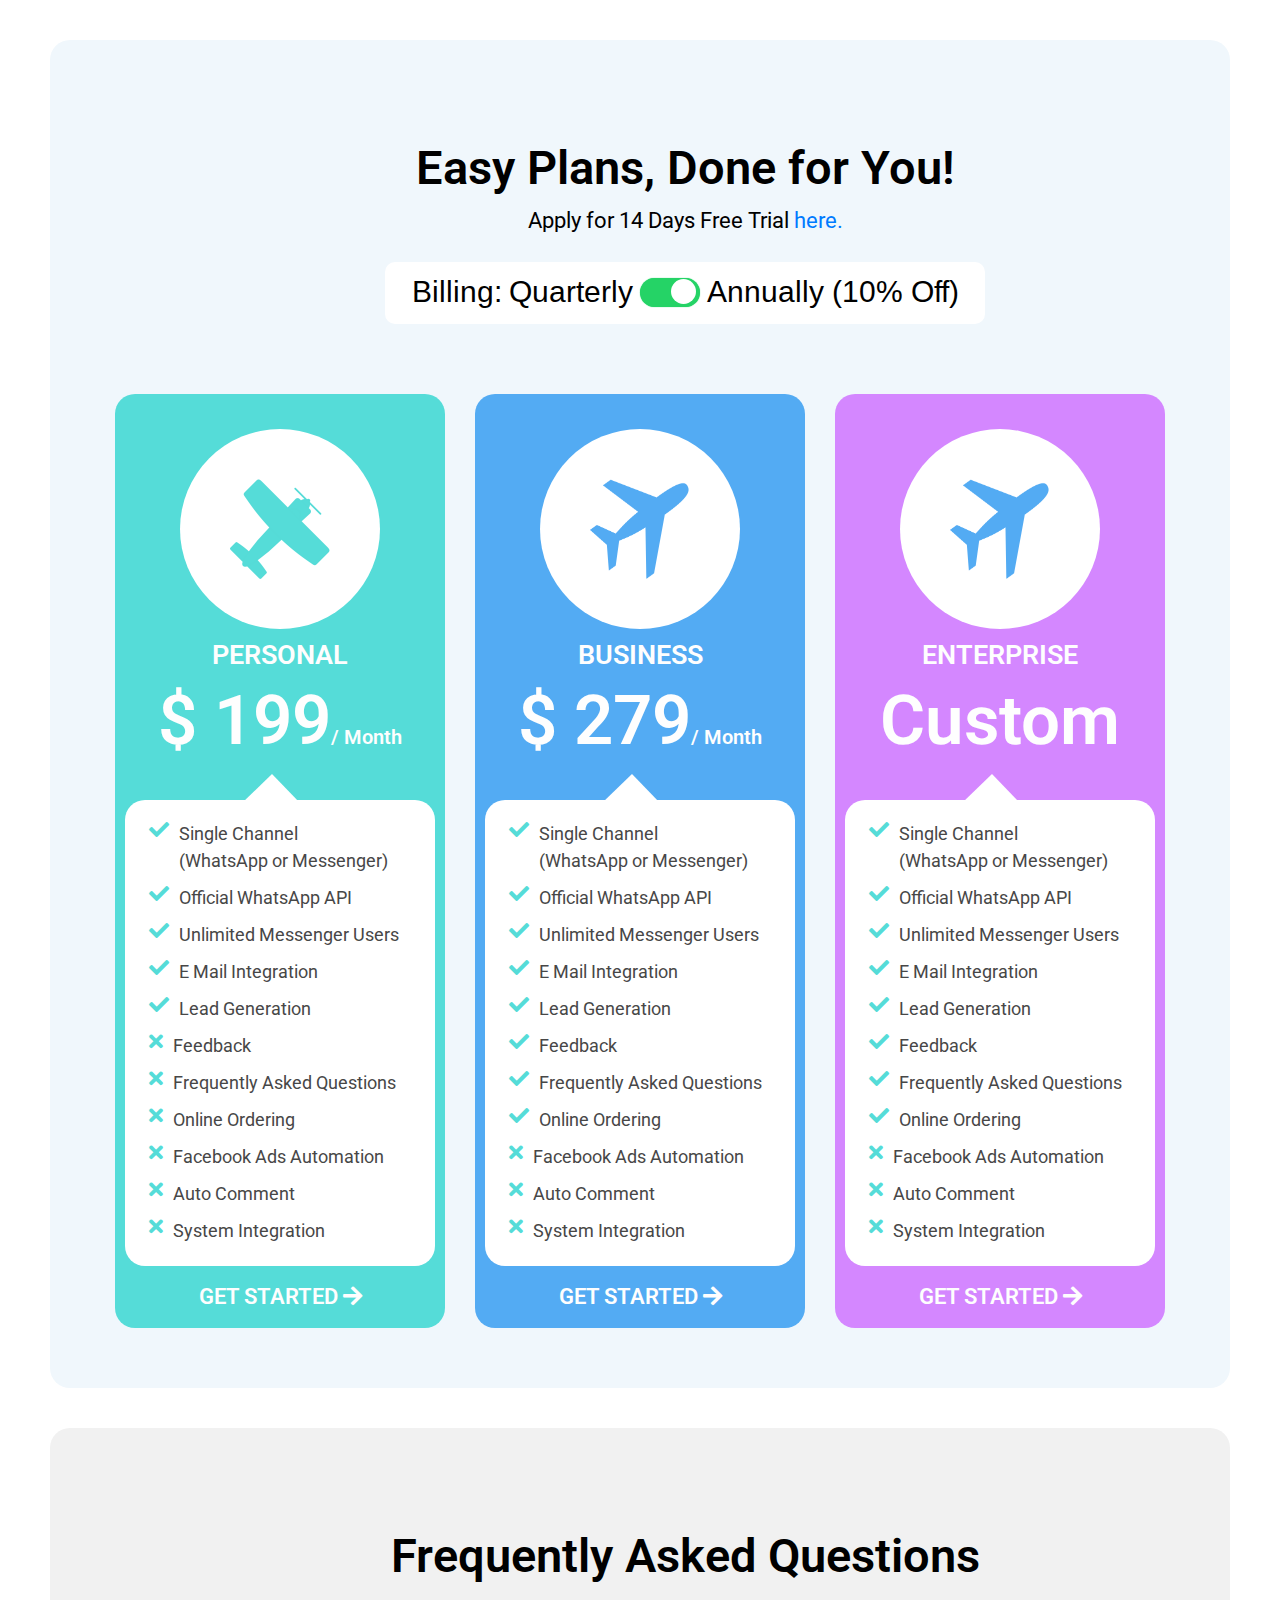
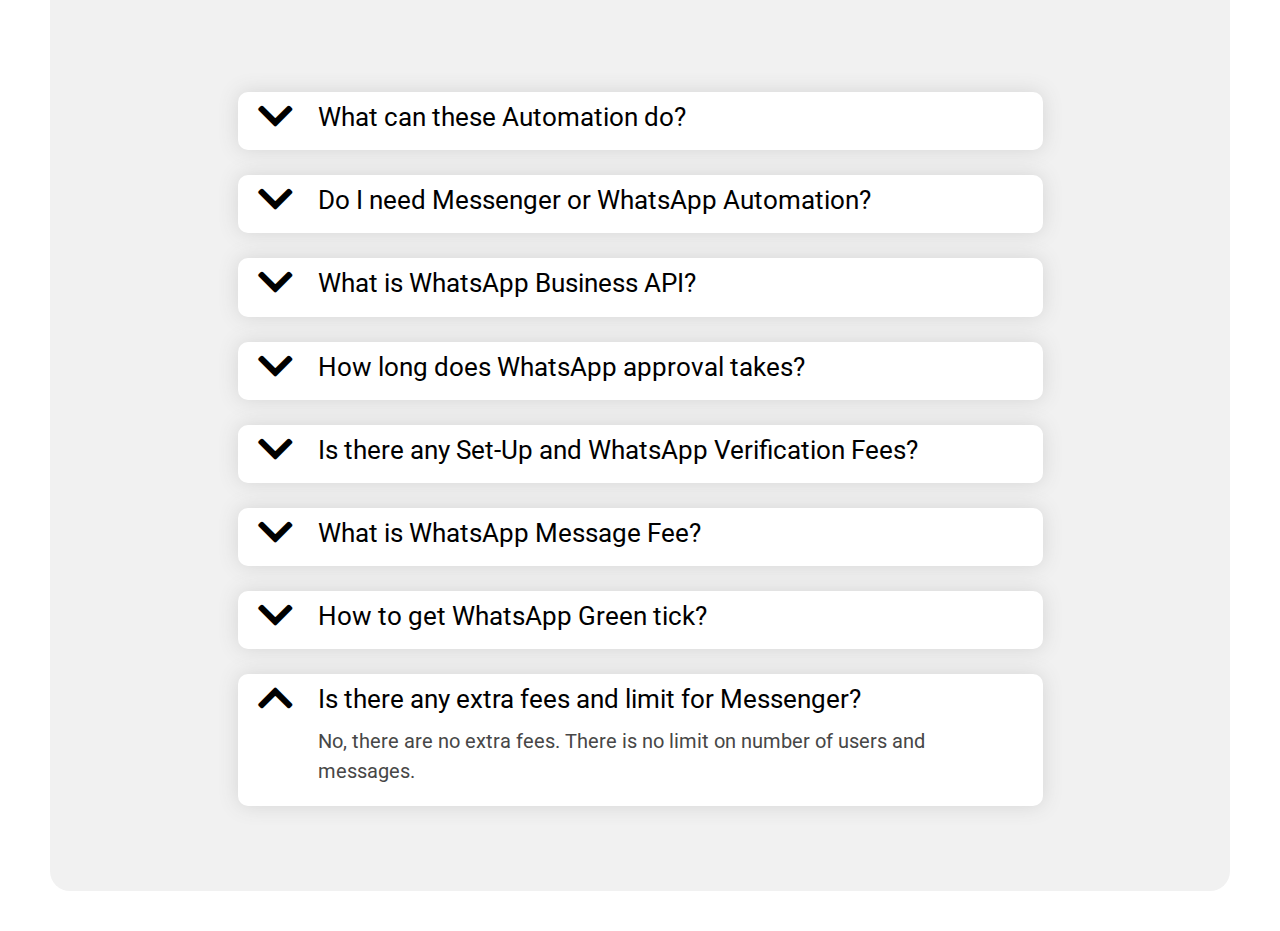
==== pricing.html @ acee1729 "updated: file structure" ====
<!Doctype html>
<html class="no-js" lang="en">

<head>
    <meta charset="utf-8">
    <meta http-equiv="x-ua-compatible" content="ie=edge">
    <title>Site Title Here</title>
    <meta name="keywords" content="">
    <meta name="author" content="">
    <meta name="description" content="">
    <meta name="viewport" content="width=device-width, initial-scale=1">
    <!-- Place favicon.ico in the root directory -->
    <link rel="shortcut icon" type="image/x-icon" href="assets/img/favicon.ico">

    <!-- CSS here -->
    <!-- CSS only -->
    <link rel="stylesheet" href="css/bootstrap.min.css">
    <link rel="stylesheet" href="https://cdnjs.cloudflare.com/ajax/libs/font-awesome/5.15.2/css/all.min.css" />
    <link rel="stylesheet" href="css/pricing.css">

</head>

<body>


    <section class="first-section bg-small-white pricing-area">
        <div class="container">
            <div class="row">
                <div class=" col-xl-7 col-lg-8 col-md-8 col-sm-12 offset-md-2 offset-lg-2 offset-xl-3">
                    <div class="section-title text-center">
                        <h1 class="mb-8"> Easy Plans, Done for You!</h1>
                        <span>Apply for 14 Days Free Trial <a href="#">here.</a></span>
                    </div>

                    <div class="price-tab text-center">

                        <h1><span>Billing:</span> <span>Quarterly</span>
                            <label class="switch"> <input type="checkbox" checked="">
                                <span class="slider"></span>
                            </label>
                            <span>Annually (10% Off)</span>
                        </h1>
                    </div>

                </div>
            </div>

            <div class="row">


                <div class="col-xl-4 col-md-6 col-sm-12 ">
                    <div class="price-box price-1-bg mt-70">
                        <div class="price-header text-center">
                            <div class="price-header-thumb">
                                <img src="assets/img/price/price-1.png" alt="">
                            </div>
                            <h3>Personal</h3>
                            <h2> $ 199<span class="sep">/ </span><span>Month</span></h2>
                        </div>

                        <div class="price-item-list price-arrow">
                            <ul>
                                <li> <i class="fas fa-check"></i> Single Channel <br> (WhatsApp or Messenger)</li>
                                <li><i class="fas fa-check"></i> Official WhatsApp API</li>
                                <li><i class="fas fa-check"></i> Unlimited Messenger Users</li>
                                <li><i class="fas fa-check"></i> E Mail Integration </li>
                                <li><i class="fas fa-check"></i> Lead Generation </li>
                                <li><i class="fas fa-times"></i>Feedback </li>
                                <li><i class="fas fa-times"></i> Frequently Asked Questions </li>
                                <li><i class="fas fa-times"></i> Online Ordering</li>
                                <li><i class="fas fa-times"></i> Facebook Ads Automation</li>
                                <li><i class="fas fa-times"></i>Auto Comment</li>
                                <li><i class="fas fa-times"></i> System Integration</li>
                            </ul>
                        </div>
                        <div class="price-link text-center">
                            <a href="#">Get started <i class="fas fa-arrow-right"></i></a>
                        </div>
                    </div>
                </div>


                <div class="col-xl-4 col-md-6 col-sm-12">
                    <div class="price-box price-2-bg mt-70">
                        <div class="price-header text-center">
                            <div class="price-header-thumb">
                                <img src="assets/img/price/price-2.png" alt="price img">
                            </div>
                            <h3>business</h3>
                            <h2> $ 279<span class="sep">/ </span><span>Month</span></h2>
                        </div>

                        <div class="price-item-list price-arrow">
                            <ul>
                                <li> <i class="fas fa-check"></i> Single Channel <br> (WhatsApp or Messenger)</li>
                                <li><i class="fas fa-check"></i> Official WhatsApp API</li>
                                <li><i class="fas fa-check"></i> Unlimited Messenger Users</li>
                                <li><i class="fas fa-check"></i> E Mail Integration </li>
                                <li><i class="fas fa-check"></i> Lead Generation </li>
                                <li><i class="fas fa-check"></i>Feedback </li>
                                <li><i class="fas fa-check"></i> Frequently Asked Questions </li>
                                <li><i class="fas fa-check"></i> Online Ordering</li>
                                <li><i class="fas fa-times"></i> Facebook Ads Automation</li>
                                <li><i class="fas fa-times"></i>Auto Comment</li>
                                <li><i class="fas fa-times"></i> System Integration</li>
                            </ul>
                        </div>
                        <div class="price-link text-center">
                            <a href="#">Get started <i class="fas fa-arrow-right"></i></a>
                        </div>
                    </div>
                </div>


                <div class="col-xl-4 col-md-6 col-sm-12">
                    <div class="price-box price-3-bg mt-70">
                        <div class="price-header text-center">
                            <div class="price-header-thumb">
                                <img src="assets/img/price/price-2.png" alt="price img">
                            </div>
                            <h3>enterprise</h3>
                            <h2 class="text-transform-capitalize"> Custom</h2>
                        </div>

                        <div class="price-item-list price-arrow">
                            <ul>
                                <li> <i class="fas fa-check"></i> Single Channel <br> (WhatsApp or Messenger)</li>
                                <li><i class="fas fa-check"></i> Official WhatsApp API</li>
                                <li><i class="fas fa-check"></i> Unlimited Messenger Users</li>
                                <li><i class="fas fa-check"></i> E Mail Integration </li>
                                <li><i class="fas fa-check"></i> Lead Generation </li>
                                <li><i class="fas fa-check"></i>Feedback </li>
                                <li><i class="fas fa-check"></i> Frequently Asked Questions </li>
                                <li><i class="fas fa-check"></i> Online Ordering</li>
                                <li><i class="fas fa-times"></i> Facebook Ads Automation</li>
                                <li><i class="fas fa-times"></i>Auto Comment</li>
                                <li><i class="fas fa-times"></i> System Integration</li>
                            </ul>
                        </div>
                        <div class="price-link text-center">
                            <a href="#">Get started <i class="fas fa-arrow-right"></i></a>
                        </div>
                    </div>
                </div>

            </div>
        </div>
    </section>



   

    <div class="first-section freequently-bg freequently-question-area">
        <div class="container">
            <div class="row">
                <div class=" col-xl-7 col-lg-8 col-md-8 col-sm-12 offset-md-2 offset-lg-2 offset-xl-3">
                    <div class="section-title text-center">
                        <h1 class="mb-8">Frequently Asked Questions</h1>
                    </div>
                </div>
            </div>

            <div class="row">
                <div class="col-xl-12">
                    <div class="accordian">
                        <div class="accrodion-card">
                            <div class="accordion-card-header">
                                <h3>What can these Automation do?</h3>
                                <span class="fas fa-chevron-down"></span>
                            </div>
                            <div class="accordion-card-body active">
                                <p>Lorem ipsum dolor sit amet, consectetur adipisicing elit, sed do eiusmod
                                    tempor incididunt ut labore et dolore magna aliqua. Ut enim ad minim veniamLorem ipsum dolor sit amet, consectetur adipisicing elit, sed do eiusmod
                                    tempor incididunt ut labore et dolore magna aliqua. Ut enim ad minim veniam</p>
                            </div>
                        </div>

                        <div class="accrodion-card">
                            <div class="accordion-card-header">
                                <h3>Do I need Messenger or WhatsApp Automation? </h3>
                                <span class="fas fa-chevron-down"></span>
                            </div>
                            <div class="accordion-card-body">
                                <p>Lorem ipsum dolor sit amet, consectetur adipisicing elit, sed do eiusmod
                                    tempor incididunt ut labore et dolore magna aliqua. Ut enim ad minim veniamLorem ipsum dolor sit amet, consectetur adipisicing elit, sed do eiusmod
                                    tempor incididunt ut labore et dolore magna aliqua. Ut enim ad minim veniam</p>
                            </div>
                        </div>
                        
                        <div class="accrodion-card">
                            <div class="accordion-card-header">
                                <h3>What is WhatsApp Business API? </h3>
                                <span class="fas fa-chevron-down"></span>
                            </div>
                            <div class="accordion-card-body">
                                <p>Lorem ipsum dolor sit amet, consectetur adipisicing elit, sed do eiusmod
                                    tempor incididunt ut labore et dolore magna aliqua. Ut enim ad minim veniamLorem ipsum dolor sit amet, consectetur adipisicing elit, sed do eiusmod
                                    tempor incididunt ut labore et dolore magna aliqua. Ut enim ad minim veniam</p>
                            </div>
                        </div>
                        
                           <div class="accrodion-card">
                            <div class="accordion-card-header">
                                <h3>How long does WhatsApp approval takes?</h3>
                                <span class="fas fa-chevron-down"></span>
                            </div>
                            <div class="accordion-card-body">
                                <p>Lorem ipsum dolor sit amet, consectetur adipisicing elit, sed do eiusmod
                                    tempor incididunt ut labore et dolore magna aliqua. Ut enim ad minim veniamLorem ipsum dolor sit amet, consectetur adipisicing elit, sed do eiusmod
                                    tempor incididunt ut labore et dolore magna aliqua. Ut enim ad minim veniam</p>
                            </div>
                        </div>
                        
                        
                           <div class="accrodion-card">
                            <div class="accordion-card-header">
                                <h3>Is there any Set-Up and WhatsApp Verification Fees?</h3>
                                <span class="fas fa-chevron-down"></span>
                            </div>
                            <div class="accordion-card-body">
                                <p>Lorem ipsum dolor sit amet, consectetur adipisicing elit, sed do eiusmod
                                    tempor incididunt ut labore et dolore magna aliqua. Ut enim ad minim veniamLorem ipsum dolor sit amet, consectetur adipisicing elit, sed do eiusmod
                                    tempor incididunt ut labore et dolore magna aliqua. Ut enim ad minim veniam</p>
                            </div>
                        </div>
                        
                        
                           <div class="accrodion-card">
                            <div class="accordion-card-header">
                                <h3>What is WhatsApp Message Fee?</h3>
                                <span class="fas fa-chevron-down"></span>
                            </div>
                            <div class="accordion-card-body">
                                <p>Lorem ipsum dolor sit amet, consectetur adipisicing elit, sed do eiusmod
                                    tempor incididunt ut labore et dolore magna aliqua. Ut enim ad minim veniamLorem ipsum dolor sit amet, consectetur adipisicing elit, sed do eiusmod
                                    tempor incididunt ut labore et dolore magna aliqua. Ut enim ad minim veniam</p>
                            </div>
                        </div>
                        
                        
                           <div class="accrodion-card">
                            <div class="accordion-card-header">
                                <h3> How to get WhatsApp Green tick?</h3>
                                <span class="fas fa-chevron-down"></span>
                            </div>
                            <div class="accordion-card-body">
                                <p>Lorem ipsum dolor sit amet, consectetur adipisicing elit, sed do eiusmod
                                    tempor incididunt ut labore et dolore magna aliqua. Ut enim ad minim veniamLorem ipsum dolor sit amet, consectetur adipisicing elit, sed do eiusmod
                                    tempor incididunt ut labore et dolore magna aliqua. Ut enim ad minim veniam</p>
                            </div>
                        </div>
                        
                        
                           <div class="accrodion-card">
                            <div class="accordion-card-header">
                                <h3> Is there any extra fees and limit for Messenger? </h3>
                                <span class="fas fa-chevron-up"></span>
                            </div>
                            <div class="accordion-card-body">
                                <p>No, there are no extra fees. There is no limit on number of users and messages.</p>
                            </div>
                        </div>
                        
                    </div>

                </div>

            </div>

        </div>
    </div>




    <!-- All JS here -->
    <script src="js/bootstrap.min.js"></script>
    
    <!-- jqurey code -->
    <script src="https://ajax.googleapis.com/ajax/libs/jquery/3.4.1/jquery.min.js"></script>

    <script>
        $(document).ready(function() {
            $(".accordion-card-header").click(function() {
                // self clicking close
                if ($(this).next(".accordion-card-body").hasClass("active")) {
                    $(this).next(".accordion-card-body").removeClass("active").slideUp()
                    $(this).children("span").removeClass("fa-chevron-up").addClass("fa-chevron-down")
                } else {
                    $(".accrodion-card .accordion-card-body").removeClass("active").slideUp()
                    $(".accrodion-card  .accordion-card-header span").removeClass("fa-chevron-up").addClass("fa-chevron-down");
                    $(this).next(".accordion-card-body").addClass("active").slideDown()
                    $(this).children("span").removeClass("fa-chevron-down").addClass("fa-chevron-up")
                }

            })
        })

    </script>

</body>

</html>
---- css/pricing.css ----
/*** 
====================================================================
	 Fonts
====================================================================

***/

@import url('https://fonts.googleapis.com/css2?family=Arimo:wght@400;500;600;700&family=Open+Sans:wght@300;400;600;700;800&family=Roboto:wght@300;400;500;700&display=swap');

/*
	font-family: 'Roboto', sans-serif;
	font-family: 'Open sans', sans-serif;
	font-family: 'Arimo', sans-serif;
*/

/*** 

/*-----------------------------------------------------------------------------------

-----------------------------------------------------------------------------------
    CSS INDEX
    ===================

    01. Theme default CSS	
    10. Footer CSS	
   
-----------------------------------------------------------------------------------*/

/*----------------------------------------*/
/*  01. Theme default CSS
/*----------------------------------------*/

* {
    margin: 0;
    padding: 0;
    -webkit-box-sizing: border-box;
    box-sizing: border-box;
}

body {
    font-family: "Roboto", sans-serif;
    font-size: 16px;
    font-weight: normal;
}

a,
.btn,
button,
span,
p,
input,
select,
textarea,
li,
imm,
*::after,
*::before,
.transition-3,
h1,
h2,
h3,
h4,
h5,
h6 {
    -webkit-transition: all 0.3s ease-out 0s;
    transition: all 0.3s ease-out 0s;
}

ul li {
    list-style: none;
}

a {
    text-decoration: none;
    outline: none;
}

a:hover {
    outline: none;
    text-decoration: none;
}




/*common css */

.mt-70 {
    margin-top: 70px;
}

.bg-small-white {
    background-color: #f0f7fc;
}

.first-section {
    border-radius: 20px;
    padding: 15px 50px 60px;
    margin-bottom: 55px;
    background-color: #f0f7fc;
}

.first-section {
    margin: 40px 50px;
}

.section-title {
    margin-top: 85px;
}

.section-title h1 {
    font-size: 47px;
    margin: 0;
    padding: 0;
    display: -webkit-box;
    display: -ms-flexbox;
    display: flex;
    -webkit-box-align: center;
    -ms-flex-align: center;
    align-items: center;
    -webkit-box-pack: center;
    -ms-flex-pack: center;
    justify-content: center;
    color: #000;
    font-weight: 600;
}

.pricing-area .section-title span {
    font-size: 22px;
    color: #000;
    font-family: "Roboto", sans-serif;
}


/*price switch */

.mb-8 {
    margin-bottom: 8px !important;
}

.price-tab {
    background-color: #fff;
    padding: 12px 10px 5px 10px;
    border-radius: 10px;
}

.price-tab {
    margin-top: 25px;
}

.price-tab h1 {
    font-size: 30px;
    color: #000;
    font-family: "Roboto", sans-serif;
    line-height: 1.2;
}

.price-tab h1 span {
    font-family: "Arimo", sans-serif;
}

.pricing-area .price-tab .switch {
    position: relative;
    display: inline-block;
    width: 60px;
    height: 29px;
    top: 4px;
}

.pricing-area .price-tab .slider {
    background-color: #0080f7;
    position: absolute;
    top: 0;
    left: 0;
    bottom: 0;
    right: 0;
    border-radius: 35px;
    cursor: pointer;
    -webkit-transition: all .4s;
    transition: all .4s;
}

.pricing-area .price-tab .switch input {
    opacity: 0;
    width: 0;
    height: 0;
}

.pricing-area .price-tab .slider::before {
    content: "";
    width: 25px;
    height: 25px;
    background-color: #fff;
    -webkit-transition: al .5s ease;
    transition: al .5s ease;
    border-radius: 50%;
    position: absolute;
    left: 5px;
    bottom: 3px;
}

.pricing-area .price-tab input:checked + .slider {
    background-color: #25d366;
    -webkit-box-shadow: 0 0 1px #25d366;
    box-shadow: 0 0 1px #25d366;
}

.pricing-area .price-tab input:checked + .slider:before {
    -webkit-transform: translateX(26px);
    transform: translateX(26px);
}



/* price css*/


.price-box {
    padding: 35px 5px 10px 5px;
    border-radius: 20px;
  -webkit-transition: all .2s linear;
  transition: all .2s linear;
    
}


.price-box:hover {
    -webkit-transform: scale(1.1);
    transform: scale(1.1);
}


/*
.price-box:hover {
	border-color: #c9ebfa;
	-webkit-box-shadow: 0 15px 25px 0 rgba(0,11,40,.14);
	box-shadow: 0 15px 25px 0 rgba(0,11,40,.14);
}
*/

.price-1-bg {
    background-color: #55DCD8;
}

.price-2-bg {
    background-color: #53ABF3;
}

.price-3-bg {
    background-color: #D487FF;
}

.price-header-thumb {
    padding: 50px;
    background-color: #fff;
    text-align: center;
    margin: 0 auto;
    width: 200px;
    height: 200px;
    border-radius: 50%;
}

.price-header-thumb img {
    width: 100px;
    height: 100px;
}

.price-header {
    margin-bottom: 37px;
}

.price-header h3 {
    font-size: 27px;
    color: #fefefe;
    text-transform: uppercase;
    font-weight: 600;
    margin-top: 10px;
}

.price-header h2 {
    font-size: 69px;
    color: #fefefe;
    font-weight: 600;
}


.price-header h2 span {
    font-size: 20px;
    color: #fefefe;
}



.price-item-list {
    background-color: #fff;
    padding: 20px 24px 6px 24px;
    border-radius: 20px;
    position: relative;
    margin: 5px;
}

.price-item-list ul li {
    font-size: 18px;
    color: #474747;
    margin-bottom: 10px;
    display: -webkit-box;
    display: -ms-flexbox;
    display: flex;
}

.price-item-list ul li i {
    font-size: 20px;
    color: rgba(85, 220, 216);
    margin-right: 10px;
}

.price-item-list::after {
    content: "";
    position: absolute;
    top: -12%;
    -webkit-box-sizing: border-box;
    box-sizing: border-box;
    border-left: 30px solid transparent;
    border-top: 30px solid transparent;
    border-bottom: 30px solid transparent;
    border-right: 30px solid transparent;
    -webkit-transform: rotate(91deg);
    transform: rotate(91deg);
}


.price-item-list.price-arrow::after {
    right: 43%;
    border-right: 30px solid #fff !important;
}

.price-link {
    padding: 9px 0 5px 0;
}

.price-link a {
    font-size: 22px;
    color: #fefefe;
    text-transform: uppercase;
    font-weight: 600;
}

.price-link a:hover {
	background: #fff;
	padding: 10px 20px;
	border-radius: 30px;
	color: #474747;
}





/*pricing css responsive start*/

.container,
.container-lg,
.container-md,
.container-sm,
.container-xl {
    max-width: 1140px;
}


@media (min-width: 1600px) {
    .container {
        max-width: 1320px !important;
    }
}



@media (min-width: 1400px) {
    .container {
        max-width: 1140px;
    }
}

/* Medium devices 768 - 991 */
@media only screen and (min-width: 768px) and (max-width: 991px) {

    .price-header h2 {
        font-size: 60px;
    }

    .price-item-list ul li {
        font-size: 16px;
    }

    .price-item-list.price-arrow::after {
        right: 39%;
        top: -11%;
    }

}


@media (max-width: 575px) {
    .first-section {
        margin: 10px 0px;
    }

    .first-section {
	padding: 0px 0 30px 0;
}

    .price-item-list ul li {
        font-size: 16px;
    }

    .section-title h1 {
        font-size: 35px;
    }

    .pricing-area .section-title span {
        font-size: 18px;
    }

    .price-tab h1 span {
        font-size: 20px;
    }

}







/*freequently css  start */

.freequently-bg {
    background-color: #F1F1F1;
}


/*accordion css*/

.accordian {
    display: block;
    margin: 100px auto;
    border-radius: 50%;
    max-width: 805px;
}

.accordian .accrodion-card {
	-webkit-box-shadow: 0px 0px 20px #d4d4d4;
	box-shadow: 0px 0px 20px #d4d4d4;
	margin-bottom: 25px;
	float: left;
	width: 100%;
	background-color: #fff;
	border-radius: 10px;
}

.accordian .accrodion-card .accordion-card-header h3 {
    cursor: pointer;
    font-size: 26px;
    font-weight: 400;

}

.accordian .accrodion-card .accordion-card-header {
    cursor: pointer;
    color: #000;
    position: relative;
    margin: 0;
    padding: 9px 20px;
    font-size: 26px;
    padding-left: 80px;
    font-weight: 400;
    padding-top: 10px;
}



.accordian .accrodion-card .accordion-card-header {
    position: relative;
}

.accordian .accrodion-card .accordion-card-header span {
    position: absolute;
    left: 20px;
    top: 12px;
    height: 25px;
    width: 25px;
    color: #000;
    background-color: #ffffff;
    border-radius: 50%;
    text-align: center;
    line-height: 25px;
    font-size: 40px;
	-webkit-transition:  0.5s ease-in-out;
	transition:  0.5s ease-in-out;
}

.accordian .accrodion-card .accordion-card-body {
    padding: 20px;
}

.accordian .accrodion-card .accordion-card-body {
    display: none;
}

/*open one card by default*/
.accordian .accrodion-card:nth-child(8) .accordion-card-body {
    display: block;
}

.accordian .accrodion-card .accordion-card-body p {
    font-size: 20px;
    color: rgb(71, 71, 71);
    margin: 0px;
    margin-left: 60px;
    font-weight: 400;
    margin-top: -26px;
}



/*accordion responsive css*/

/* Medium devices 768 - 991 */
@media only screen and (min-width: 768px) and (max-width: 991px) {

    .accordian .accrodion-card .accordion-card-header h3 {
        font-size: 24px;
    }

    .accordian .accrodion-card .accordion-card-body p {
        font-size: 18px;
    }


}


@media only screen and (min-width: 576px) and (max-width: 767px) {
    .accordian .accrodion-card .accordion-card-header h3 {
        font-size: 19px;
    }

    .accordian .accrodion-card .accordion-card-body p {
        font-size: 17px;
    }

    .accordian .accrodion-card .accordion-card-header span {
        font-size: 33px;
    }

}


@media (max-width: 575px) {
    .first-section {
        margin: 10px 0px;
    }

   

    .accordian .accrodion-card .accordion-card-header h3 {
        font-size: 18px;
    }

    .accordian .accrodion-card .accordion-card-body p {
        font-size: 16px;
    }

}
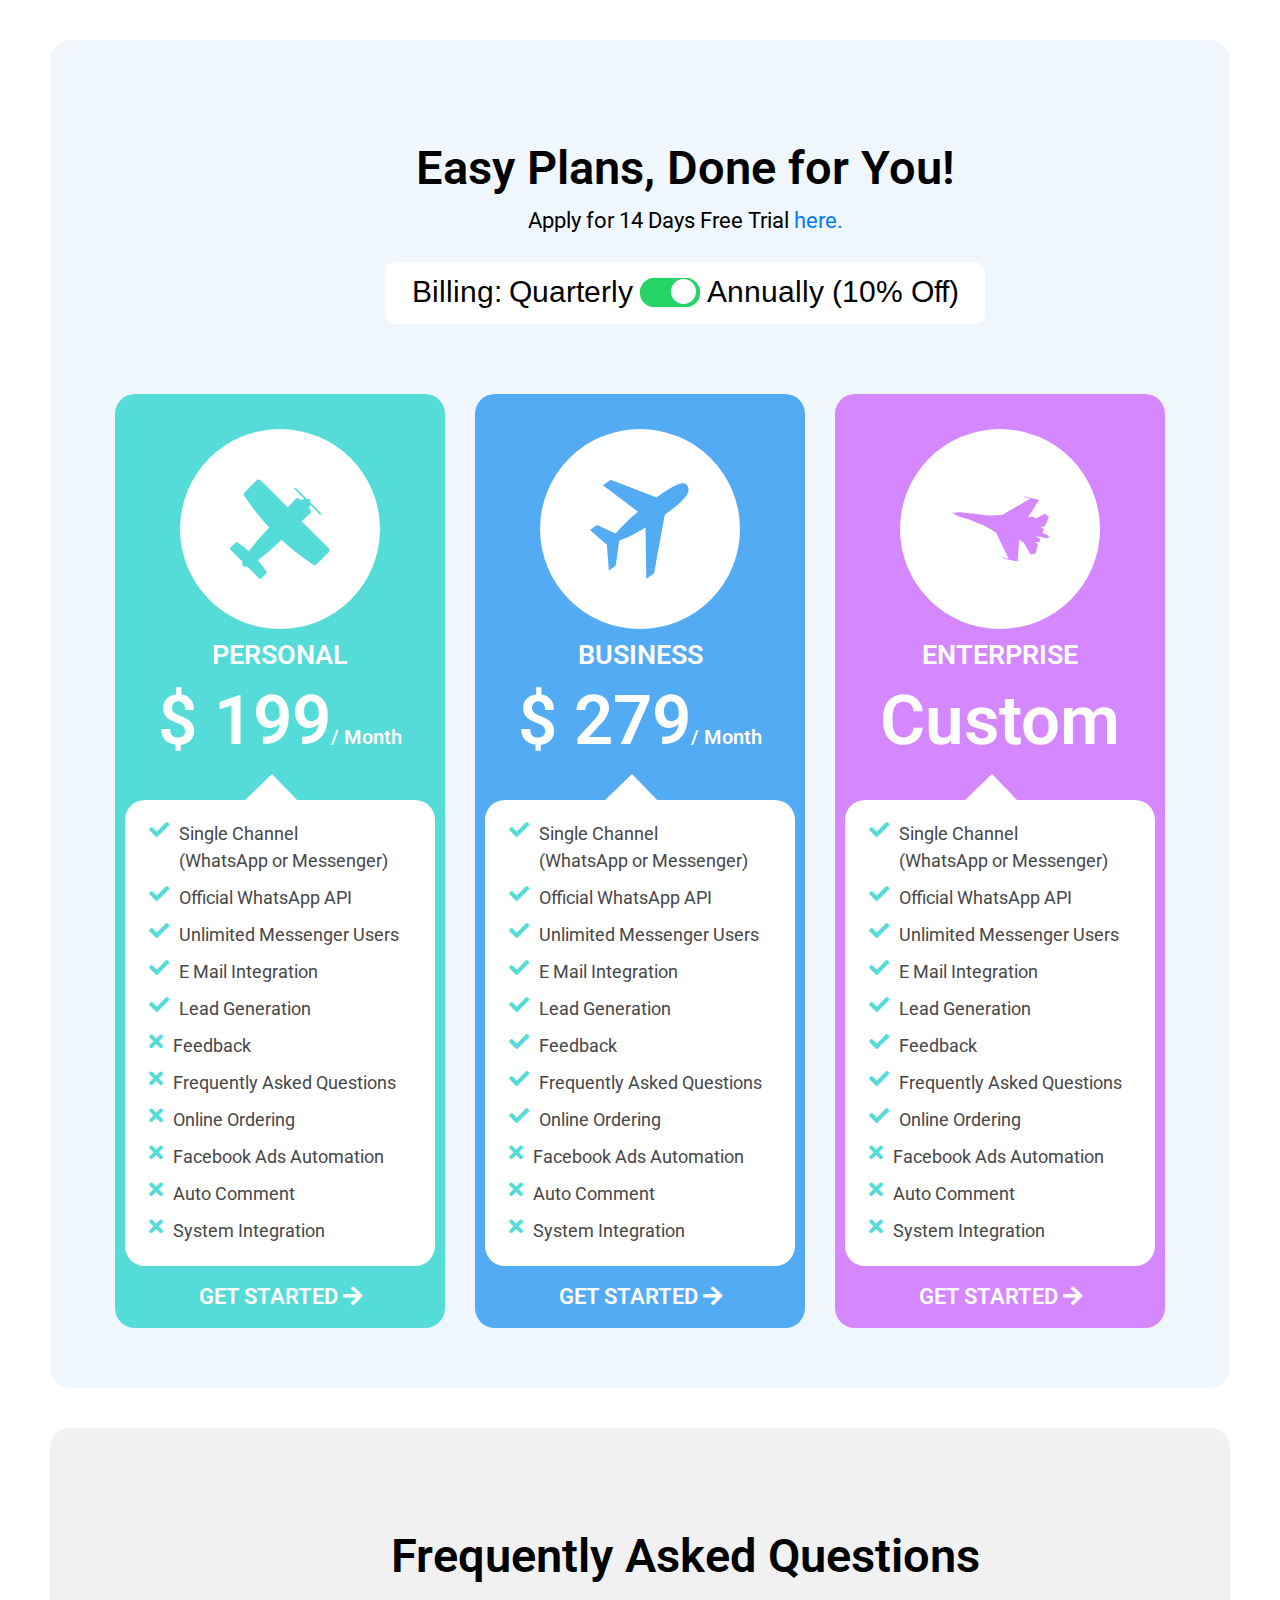
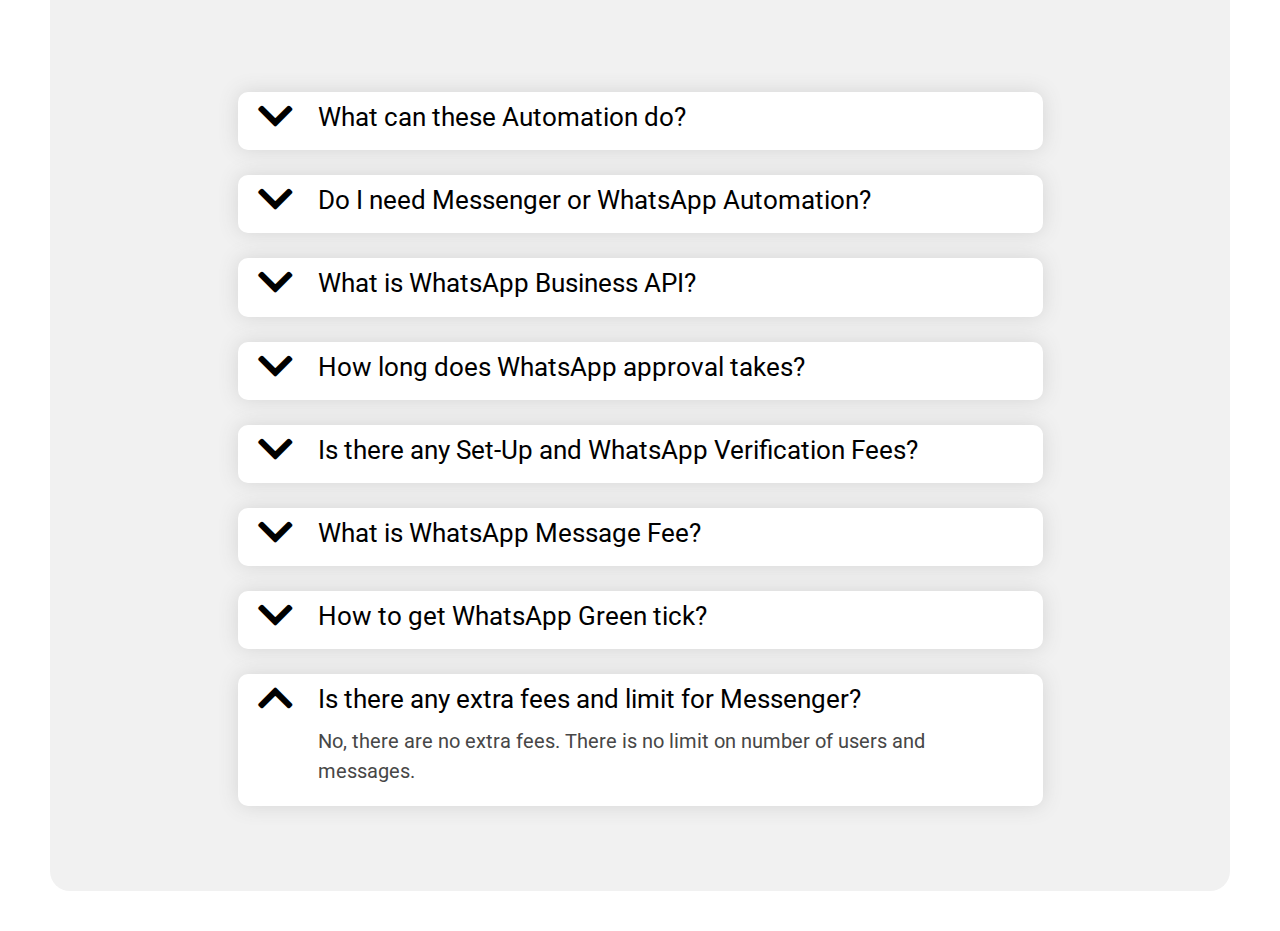
==== commit 186ef7ef: "updated" ====
--- a/pricing.html
+++ b/pricing.html
@@ -116,12 +116,12 @@
                     <div class="price-box price-3-bg mt-70">
                         <div class="price-header text-center">
                             <div class="price-header-thumb">
-                                <img src="assets/img/price/price-2.png" alt="price img">
+                                <img src="assets/img/price/flight03.svg" alt="price img">
                             </div>
                             <h3>enterprise</h3>
                             <h2 class="text-transform-capitalize"> Custom</h2>
                         </div>
-
+                        
                         <div class="price-item-list price-arrow">
                             <ul>
                                 <li> <i class="fas fa-check"></i> Single Channel <br> (WhatsApp or Messenger)</li>
@@ -137,12 +137,14 @@
                                 <li><i class="fas fa-times"></i> System Integration</li>
                             </ul>
                         </div>
+                        
                         <div class="price-link text-center">
                             <a href="#">Get started <i class="fas fa-arrow-right"></i></a>
                         </div>
-                    </div>
-                </div>
-
+
+                        
+                    </div>
+                </div>
             </div>
         </div>
     </section>
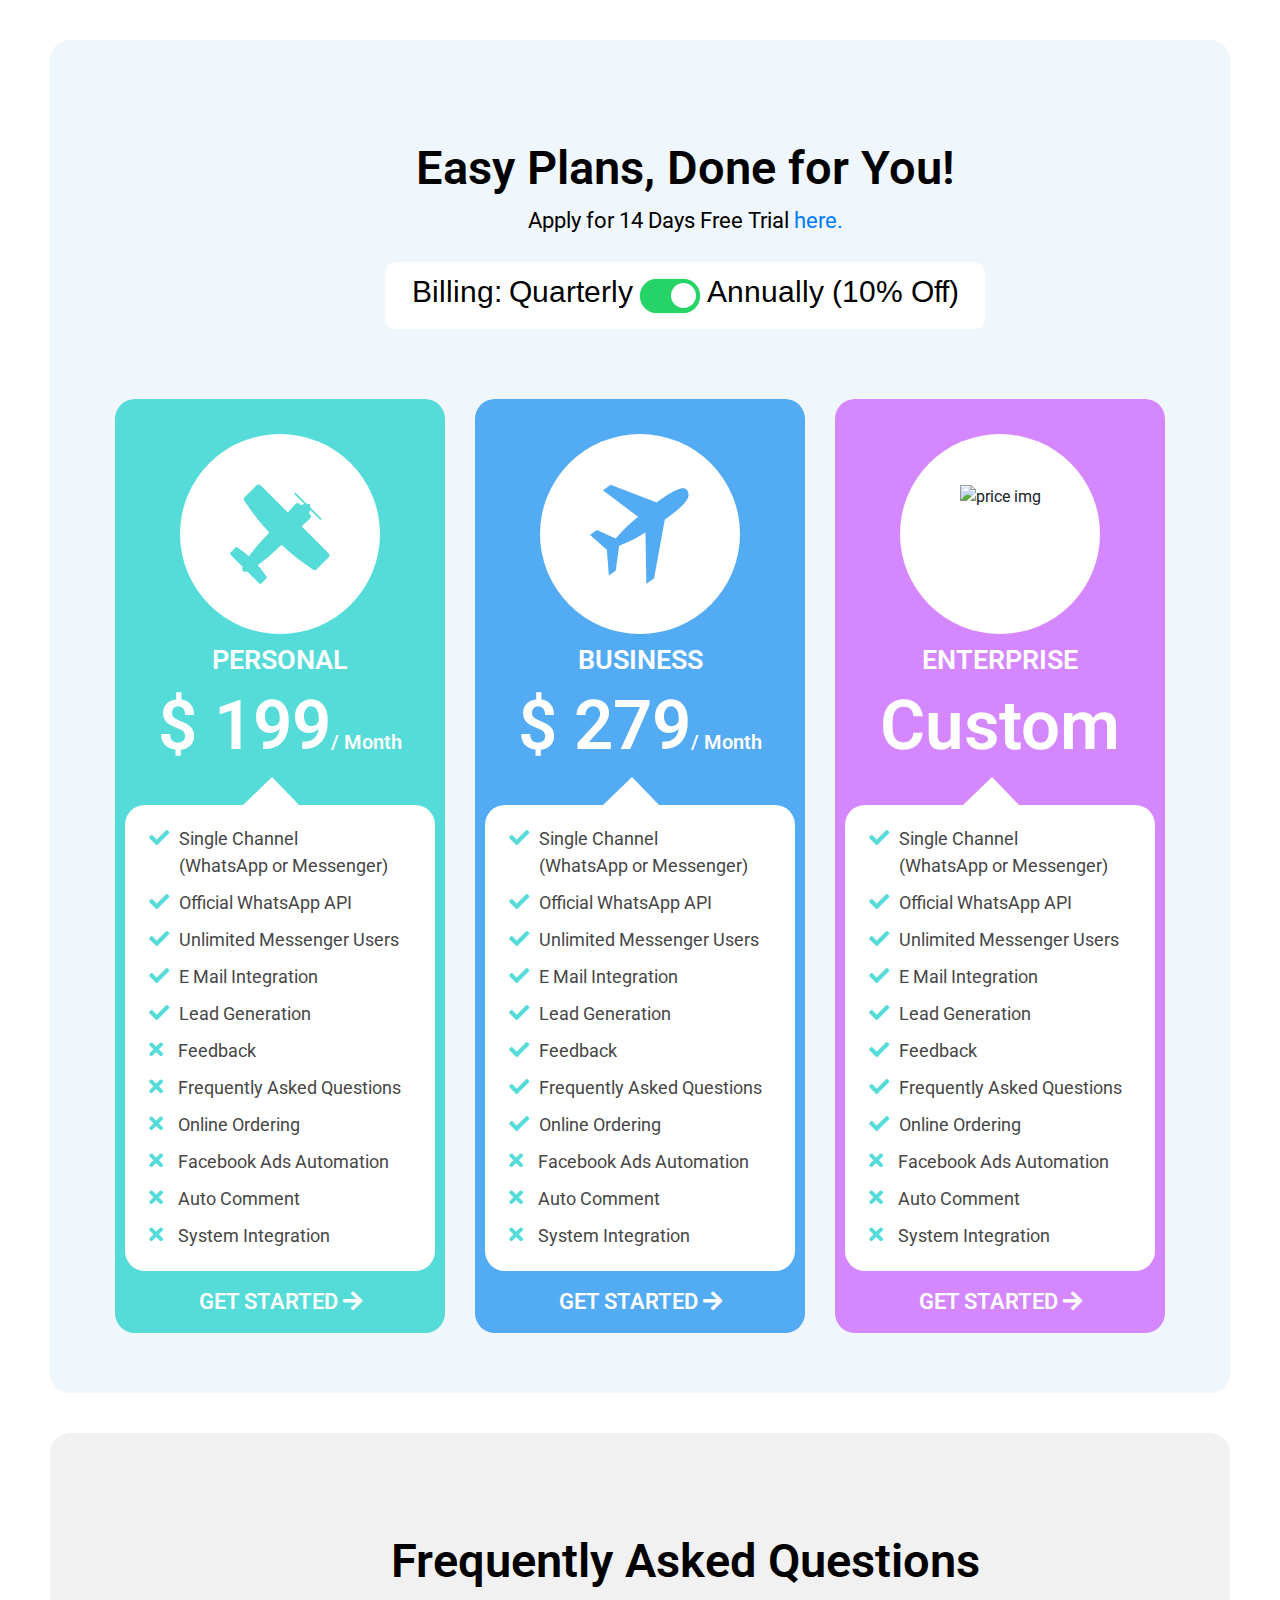
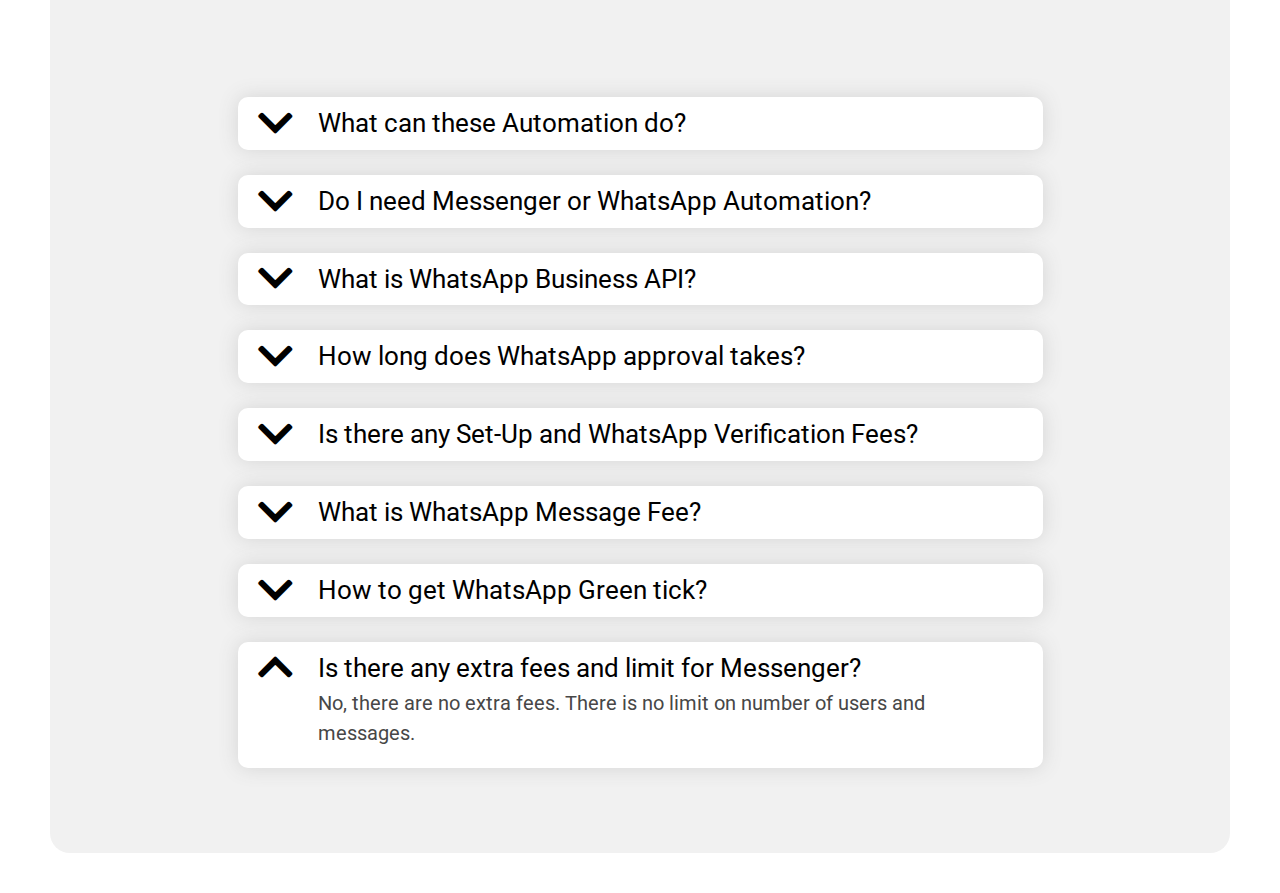
==== commit 49e2dace: "updated p" ====
--- a/pricing.html
+++ b/pricing.html
@@ -22,8 +22,122 @@
 
 <body>
 
-
-    <section class="first-section bg-small-white pricing-area">
+  
+  
+  
+         <div class=" responsive-pricing-area  pricing-area  first-section bg-small-white"> 
+            
+                 <div class="responsive-price-card">
+                      <div class="r-price-box mt-70">
+                            <ul>
+                                <li> Single Channel <br> (WhatsApp or Messenger)</li>
+                                <li> Official WhatsApp API</li>
+                                <li> Unlimited Messenger Users</li>
+                                <li> E Mail Integration </li>
+                                <li> Lead Generation </li>
+                                <li> Feedback </li>
+                                <li> Frequently Asked Questions </li>
+                                <li> Online Ordering</li>
+                                <li> Facebook Ads Automation</li>
+                                <li> Auto Comment</li>
+                                <li> System Integration</li>
+                            </ul>  
+                       </div>
+                    </div>
+                    
+                    
+                    
+                         <div class="price-box price-1-bg mt-70">
+                                <div class="price-header text-center">
+                                    <div class="price-header-thumb">
+                                        <img src="assets/img/price/price-1.png" alt="">
+                                    </div>
+                                    <h3>Personal</h3>
+                                    <h2> $ 199<span class="sep">/ </span><span>Mo</span></h2>
+                                </div>
+
+                                <div class="price-responsive-item">
+                                    <ul>
+                                        <li class="mb-35"> <i class="fas fa-check"></i> </li>
+                                        <li><i class="fas fa-check"></i> </li>
+                                        <li><i class="fas fa-check"></i></li>
+                                        <li><i class="fas fa-check"></i> </li>
+                                        <li><i class="fas fa-check"></i> </li>
+                                        <li><i class="fas fa-times"></i></li>
+                                        <li><i class="fas fa-times"></i> </li>
+                                        <li><i class="fas fa-times"></i> </li>
+                                        <li><i class="fas fa-times"></i></li>
+                                        <li><i class="fas fa-times"></i></li>
+                                        <li><i class="fas fa-times"></i> </li>
+                                    </ul>
+                                </div>
+                            </div>      
+                    
+                    
+                    
+                            <div class="price-box price-2-bg mt-70">
+                                <div class="price-header text-center">
+                                    <div class="price-header-thumb">
+                                        <img src="assets/img/price/price-1.png" alt="">
+                                    </div>
+                                    <h3>BUSINESS</h3>
+                                    <h2> $ 279<span class="sep">/ </span><span>Mo</span></h2>
+                                </div>
+
+                                <div class="price-responsive-item">
+                                    <ul>
+                                        <li class="mb-35"> <i class="fas fa-check"></i> </li>
+                                        <li><i class="fas fa-check"></i> </li>
+                                        <li><i class="fas fa-check"></i></li>
+                                        <li><i class="fas fa-check"></i> </li>
+                                        <li><i class="fas fa-check"></i> </li>
+                                        <li><i class="fas fa-times"></i></li>
+                                        <li><i class="fas fa-times"></i> </li>
+                                        <li><i class="fas fa-times"></i> </li>
+                                        <li><i class="fas fa-times"></i></li>
+                                        <li><i class="fas fa-times"></i></li>
+                                        <li><i class="fas fa-times"></i> </li>
+                                    </ul>
+                                </div>
+                            </div> 
+                    
+                    
+                    
+                    
+                           <div class="price-box price-3-bg mt-70">
+                                <div class="price-header text-center">
+                                    <div class="price-header-thumb">
+                                        <img src="assets/img/Elements/39.png" alt="">
+                                    </div>
+                                    <h3>ENTERPRISE</h3>
+                                    <h2> CUSTOM</h2>
+                                </div>
+
+                                <div class="price-responsive-item">
+                                    <ul>
+                                        <li class="mb-35"> <i class="fas fa-check"></i> </li>
+                                        <li><i class="fas fa-check"></i> </li>
+                                        <li><i class="fas fa-check"></i></li>
+                                        <li><i class="fas fa-check"></i> </li>
+                                        <li><i class="fas fa-check"></i> </li>
+                                        <li><i class="fas fa-times"></i></li>
+                                        <li><i class="fas fa-times"></i> </li>
+                                        <li><i class="fas fa-times"></i> </li>
+                                        <li><i class="fas fa-times"></i></li>
+                                        <li><i class="fas fa-times"></i></li>
+                                        <li><i class="fas fa-times"></i> </li>
+                                    </ul>
+                                </div>
+                            </div> 
+                    
+                    
+  </div>
+
+
+
+
+
+ <section class="first-section bg-small-white pricing-area">
         <div class="container">
             <div class="row">
                 <div class=" col-xl-7 col-lg-8 col-md-8 col-sm-12 offset-md-2 offset-lg-2 offset-xl-3">
@@ -47,8 +161,128 @@
 
             <div class="row">
 
-
-                <div class="col-xl-4 col-md-6 col-sm-12 ">
+              <!--   <div class="col-md-4">
+                    <div class="responsive-price-card">
+                      <div class="r-price-box mt-70">
+                            <ul>
+                                <li> Single Channel <br> (WhatsApp or Messenger)</li>
+                                <li> Official WhatsApp API</li>
+                                <li> Unlimited Messenger Users</li>
+                                <li> E Mail Integration </li>
+                                <li> Lead Generation </li>
+                                <li> Feedback </li>
+                                <li> Frequently Asked Questions </li>
+                                <li> Online Ordering</li>
+                                <li> Facebook Ads Automation</li>
+                                <li> Auto Comment</li>
+                                <li> System Integration</li>
+                            </ul>  
+                       </div>
+                    </div>
+                </div>
+
+                <div class="col-md-8">
+                    <div class="row">
+                        <div class="col-md-4 box-4">
+                            <div class="price-box price-1-bg mt-70">
+                                <div class="price-header text-center">
+                                    <div class="price-header-thumb">
+                                        <img src="assets/img/price/price-1.png" alt="">
+                                    </div>
+                                    <h3>Personal</h3>
+                                    <h2> $ 199<span class="sep">/ </span><span>Mo</span></h2>
+                                </div>
+
+                                <div class="price-responsive-item">
+                                    <ul>
+                                        <li> <i class="fas fa-check"></i> </li>
+                                        <li><i class="fas fa-check"></i> </li>
+                                        <li><i class="fas fa-check"></i></li>
+                                        <li><i class="fas fa-check"></i> </li>
+                                        <li><i class="fas fa-check"></i> </li>
+                                        <li><i class="fas fa-times"></i></li>
+                                        <li><i class="fas fa-times"></i> </li>
+                                        <li><i class="fas fa-times"></i> </li>
+                                        <li><i class="fas fa-times"></i></li>
+                                        <li><i class="fas fa-times"></i></li>
+                                        <li><i class="fas fa-times"></i> </li>
+                                    </ul>
+                                </div>
+                              
+                            </div>
+                        </div>
+
+                        <div class="col-md-4 box-4">
+                          <div class="price-box price-2-bg mt-70">
+                                <div class="price-header text-center">
+                                    <div class="price-header-thumb">
+                                        <img src="assets/img/price/price-1.png" alt="">
+                                    </div>
+                                    <h3>BUSINESS</h3>
+                                    <h2> $ 279<span class="sep">/ </span><span>Mo</span></h2>
+                                </div>
+
+                                <div class="price-responsive-item">
+                                    <ul>
+                                        <li> <i class="fas fa-check"></i> </li>
+                                        <li><i class="fas fa-check"></i> </li>
+                                        <li><i class="fas fa-check"></i></li>
+                                        <li><i class="fas fa-check"></i> </li>
+                                        <li><i class="fas fa-check"></i> </li>
+                                        <li><i class="fas fa-times"></i></li>
+                                        <li><i class="fas fa-times"></i> </li>
+                                        <li><i class="fas fa-times"></i> </li>
+                                        <li><i class="fas fa-times"></i></li>
+                                        <li><i class="fas fa-times"></i></li>
+                                        <li><i class="fas fa-times"></i> </li>
+                                    </ul>
+                                </div>
+                            </div>
+                        </div>
+
+                        <div class="col-md-4  box-4">
+                          <div class="price-box price-3-bg mt-70">
+                                <div class="price-header text-center">
+                                    <div class="price-header-thumb">
+                                        <img src="assets/img/Elements/39.png" alt="">
+                                    </div>
+                                    <h3>ENTERPRISE</h3>
+                                    <h2> CUSTOM</h2>
+                                </div>
+
+                                <div class="price-responsive-item">
+                                    <ul>
+                                        <li> <i class="fas fa-check"></i> </li>
+                                        <li><i class="fas fa-check"></i> </li>
+                                        <li><i class="fas fa-check"></i></li>
+                                        <li><i class="fas fa-check"></i> </li>
+                                        <li><i class="fas fa-check"></i> </li>
+                                        <li><i class="fas fa-times"></i></li>
+                                        <li><i class="fas fa-times"></i> </li>
+                                        <li><i class="fas fa-times"></i> </li>
+                                        <li><i class="fas fa-times"></i></li>
+                                        <li><i class="fas fa-times"></i></li>
+                                        <li><i class="fas fa-times"></i> </li>
+                                    </ul>
+                                </div>
+                            </div>
+                            
+                            
+                            
+                        </div>
+                    </div>
+                </div>
+-->
+
+
+
+
+
+
+
+
+                <div class="col-xl-4 col-md-6 col-sm-12 price-none">
+
                     <div class="price-box price-1-bg mt-70">
                         <div class="price-header text-center">
                             <div class="price-header-thumb">
@@ -77,10 +311,11 @@
                             <a href="#">Get started <i class="fas fa-arrow-right"></i></a>
                         </div>
                     </div>
-                </div>
-
-
-                <div class="col-xl-4 col-md-6 col-sm-12">
+
+                </div>
+
+
+                <div class="col-xl-4 col-md-6 col-sm-12 price-none">
                     <div class="price-box price-2-bg mt-70">
                         <div class="price-header text-center">
                             <div class="price-header-thumb">
@@ -112,16 +347,16 @@
                 </div>
 
 
-                <div class="col-xl-4 col-md-6 col-sm-12">
+                <div class="col-xl-4 col-md-6 col-sm-12 price-none">
                     <div class="price-box price-3-bg mt-70">
                         <div class="price-header text-center">
-                            <div class="price-header-thumb">
-                                <img src="assets/img/price/flight03.svg" alt="price img">
+                            <div class="price-header-thumb  rotate-img">
+                                <img src="assets/img/Elements/39.png" alt="price img">
                             </div>
                             <h3>enterprise</h3>
                             <h2 class="text-transform-capitalize"> Custom</h2>
                         </div>
-                        
+
                         <div class="price-item-list price-arrow">
                             <ul>
                                 <li> <i class="fas fa-check"></i> Single Channel <br> (WhatsApp or Messenger)</li>
@@ -137,12 +372,12 @@
                                 <li><i class="fas fa-times"></i> System Integration</li>
                             </ul>
                         </div>
-                        
+
                         <div class="price-link text-center">
                             <a href="#">Get started <i class="fas fa-arrow-right"></i></a>
                         </div>
 
-                        
+
                     </div>
                 </div>
             </div>
@@ -151,7 +386,7 @@
 
 
 
-   
+
 
     <div class="first-section freequently-bg freequently-question-area">
         <div class="container">
@@ -189,7 +424,7 @@
                                     tempor incididunt ut labore et dolore magna aliqua. Ut enim ad minim veniam</p>
                             </div>
                         </div>
-                        
+
                         <div class="accrodion-card">
                             <div class="accordion-card-header">
                                 <h3>What is WhatsApp Business API? </h3>
@@ -201,8 +436,8 @@
                                     tempor incididunt ut labore et dolore magna aliqua. Ut enim ad minim veniam</p>
                             </div>
                         </div>
-                        
-                           <div class="accrodion-card">
+
+                        <div class="accrodion-card">
                             <div class="accordion-card-header">
                                 <h3>How long does WhatsApp approval takes?</h3>
                                 <span class="fas fa-chevron-down"></span>
@@ -213,9 +448,9 @@
                                     tempor incididunt ut labore et dolore magna aliqua. Ut enim ad minim veniam</p>
                             </div>
                         </div>
-                        
-                        
-                           <div class="accrodion-card">
+
+
+                        <div class="accrodion-card">
                             <div class="accordion-card-header">
                                 <h3>Is there any Set-Up and WhatsApp Verification Fees?</h3>
                                 <span class="fas fa-chevron-down"></span>
@@ -226,9 +461,9 @@
                                     tempor incididunt ut labore et dolore magna aliqua. Ut enim ad minim veniam</p>
                             </div>
                         </div>
-                        
-                        
-                           <div class="accrodion-card">
+
+
+                        <div class="accrodion-card">
                             <div class="accordion-card-header">
                                 <h3>What is WhatsApp Message Fee?</h3>
                                 <span class="fas fa-chevron-down"></span>
@@ -239,9 +474,9 @@
                                     tempor incididunt ut labore et dolore magna aliqua. Ut enim ad minim veniam</p>
                             </div>
                         </div>
-                        
-                        
-                           <div class="accrodion-card">
+
+
+                        <div class="accrodion-card">
                             <div class="accordion-card-header">
                                 <h3> How to get WhatsApp Green tick?</h3>
                                 <span class="fas fa-chevron-down"></span>
@@ -252,9 +487,9 @@
                                     tempor incididunt ut labore et dolore magna aliqua. Ut enim ad minim veniam</p>
                             </div>
                         </div>
-                        
-                        
-                           <div class="accrodion-card">
+
+
+                        <div class="accrodion-card">
                             <div class="accordion-card-header">
                                 <h3> Is there any extra fees and limit for Messenger? </h3>
                                 <span class="fas fa-chevron-up"></span>
@@ -263,7 +498,7 @@
                                 <p>No, there are no extra fees. There is no limit on number of users and messages.</p>
                             </div>
                         </div>
-                        
+
                     </div>
 
                 </div>
@@ -278,7 +513,7 @@
 
     <!-- All JS here -->
     <script src="js/bootstrap.min.js"></script>
-    
+
     <!-- jqurey code -->
     <script src="https://ajax.googleapis.com/ajax/libs/jquery/3.4.1/jquery.min.js"></script>
 
--- a/css/pricing.css
+++ b/css/pricing.css
@@ -85,6 +85,13 @@
 
 /*common css */
 
+
+.box-4 {
+	padding-left: 4px !important;
+	padding-right: 4px !important;
+}
+
+
 .mt-70 {
     margin-top: 70px;
 }
@@ -160,11 +167,11 @@
 }
 
 .pricing-area .price-tab .switch {
-    position: relative;
-    display: inline-block;
-    width: 60px;
-    height: 29px;
-    top: 4px;
+	position: relative;
+	display: inline-block;
+	width: 60px;
+	height: 34px;
+	top: 5px;
 }
 
 .pricing-area .price-tab .slider {
@@ -196,7 +203,7 @@
     border-radius: 50%;
     position: absolute;
     left: 5px;
-    bottom: 3px;
+    bottom: 5px;
 }
 
 .pricing-area .price-tab input:checked + .slider {
@@ -223,12 +230,11 @@
     
 }
 
-
+/*
 .price-box:hover {
-    -webkit-transform: scale(1.1);
-    transform: scale(1.1);
-}
-
+	-webkit-transform: scale(1.05);
+	transform: scale(1.05);
+}*/
 
 /*
 .price-box:hover {
@@ -309,23 +315,25 @@
 }
 
 .price-item-list ul li i {
-    font-size: 20px;
-    color: rgba(85, 220, 216);
-    margin-right: 10px;
-}
+	font-size: 20px;
+	color: rgba(85, 220, 216);
+	margin-right: 10px;
+	margin-top: 3px;
+}
+
 
 .price-item-list::after {
-    content: "";
-    position: absolute;
-    top: -12%;
-    -webkit-box-sizing: border-box;
-    box-sizing: border-box;
-    border-left: 30px solid transparent;
-    border-top: 30px solid transparent;
-    border-bottom: 30px solid transparent;
-    border-right: 30px solid transparent;
-    -webkit-transform: rotate(91deg);
-    transform: rotate(91deg);
+	content: "";
+	position: absolute;
+	top: -58px;
+	-webkit-box-sizing: border-box;
+	box-sizing: border-box;
+	border-left: 30px solid transparent;
+	border-top: 30px solid transparent;
+	border-bottom: 30px solid transparent;
+	border-right: 30px solid transparent;
+	-webkit-transform: rotate(91deg);
+	transform: rotate(91deg);
 }
 
 
@@ -355,16 +363,12 @@
 
 
 
+.price-box i.fas.fa-times {
+    margin-right: 15px;
+}
 
 /*pricing css responsive start*/
 
-.container,
-.container-lg,
-.container-md,
-.container-sm,
-.container-xl {
-    max-width: 1140px;
-}
 
 
 @media (min-width: 1600px) {
@@ -384,10 +388,8 @@
 /* Medium devices 768 - 991 */
 @media only screen and (min-width: 768px) and (max-width: 991px) {
 
-    .price-header h2 {
-        font-size: 60px;
-    }
-
+
+    
     .price-item-list ul li {
         font-size: 16px;
     }
@@ -396,18 +398,294 @@
         right: 39%;
         top: -11%;
     }
-
-}
+    
+.price-responsive-item ul li i {
+	font-size: 35px;
+	color: #fff;
+	margin-right: 10px;
+	margin-top: 3px;
+	margin-bottom: 25px;
+}
+    
+.price-responsive-item ul li {
+	text-align: center;
+}
+        
+.r-price-box ul li {
+    font-size: 20px;
+    margin-bottom: 40px;
+    color: #474747;
+}
+    
+.price-header {
+    margin-bottom: 0;
+    margin-top: -10px;
+}
+   .first-section.bg-small-white.pricing-area {
+	padding-bottom: 80px;
+} 
+
+    
+.price-header h2 {
+    font-size: 28px;
+}
+    
+    
+.price-header h3 {
+    font-size: 20px;
+}
+    
+    
+    
+    
+    
+.price-header-thumb {
+	padding: 50px;
+	background-color: #fff;
+	text-align: center;
+	margin: 0 auto;
+	width: 100px;
+	height: 100px;
+	border-radius: 50%;
+}
+    
+    
+.price-header-thumb img {
+    width: 50px;
+    height: 50px;
+    text-align: center;
+    margin: 0 auto;
+}
+    
+.price-header-thumb {
+    padding: 0;
+    width: 90px;
+    height: 90px;
+    border-radius: 50%;
+    display: -webkit-box;
+    display: -ms-flexbox;
+    display: flex;
+    -webkit-box-pack: center;
+    -ms-flex-pack: center;
+    justify-content: center;
+    -webkit-box-align: center;
+    -ms-flex-align: center;
+    align-items: center;
+}
+    
+    
+    
+    
+    
+  .first-section {
+	margin: 15px;
+      padding: 5px;
+}  
+   
+   
+/* dfh*/
+
+    .r-price-box {
+    margin-top: 278px;
+    display: block;
+}
+    
+.pricing-area {
+    display: -webkit-box;
+    display: -ms-flexbox;
+    display: flex;
+    -webkit-box-align: center;
+    -ms-flex-align: center;
+    align-items: center;
+    -webkit-box-pack: center;
+    -ms-flex-pack: center;
+    justify-content: center;
+    gap: 10px;
+} 
+    
+.price-box {
+    padding: 35px 5px 0px 5px;
+} 
+ 
+  .r-price-box ul li {
+    font-size: 25px;
+    margin-bottom: 26px;
+    color: #474747;
+}  
+
+    
+ .price-responsive-item ul li i {
+    font-size: 35px;
+    color: #fff;
+    margin-right: 10px;
+    margin-top: 3px;
+    margin-bottom: 25px;
+}   
+    
+    
+    .mb-35{
+        margin-bottom: 35px;
+    }   
+
+    
+}
+
+
+
+.responsive-pricing-area{
+    display: none;
+}
+
+@media (max-width: 992px) { 
+    
+    .responsive-pricing-area{
+    display: block;
+}
+    
+}
+
+
+@media (max-width: 767px) {
+    
+    /* dfh*/
+    
+.price-box {
+    padding: 35px 5px 0px 5px;
+    margin-bottom: 50px;
+    max-width: 100px;
+}
+    
+ .price-header h3 {
+    font-size: 15px;
+    margin-bottom: 15px;
+}
+
+    
+.price-header h2 {
+    font-size: 19px;
+    margin-bottom: 15px;
+} 
+
+    
+ .r-price-box {
+    margin-top: 250px;
+    display: block;
+}
+    
+.pricing-area {
+    display: -webkit-box;
+    display: -ms-flexbox;
+    display: flex;
+    -webkit-box-align: center;
+    -ms-flex-align: center;
+    align-items: center;
+    -webkit-box-pack: center;
+    -ms-flex-pack: center;
+    justify-content: center;
+    gap: 10px;
+} 
+    
+
+ 
+.r-price-box ul li {
+    font-size: 17px;
+    margin-bottom: 40px;
+    color: #474747;
+}
+
+    
+ .price-responsive-item ul li i {
+    font-size: 35px;
+    color: #fff;
+    margin-right: 10px;
+    margin-top: 3px;
+    margin-bottom: 25px;
+}   
+    
+    
+    .mb-35{
+        margin-bottom: 35px;
+    }   
+    
+    
+    
+   .price-header-thumb {
+	padding: 50px;
+	background-color: #fff;
+	text-align: center;
+	margin: 0 auto;
+	width: 100px;
+	height: 100px;
+	border-radius: 50%;
+}
+    
+    
+.price-header-thumb img {
+    width: 50px;
+    height: 50px;
+    text-align: center;
+    margin: 0 auto;
+}
+    
+.price-header-thumb {
+    padding: 0;
+    width: 90px;
+    height: 90px;
+    border-radius: 50%;
+    display: -webkit-box;
+    display: -ms-flexbox;
+    display: flex;
+    -webkit-box-pack: center;
+    -ms-flex-pack: center;
+    justify-content: center;
+    -webkit-box-align: center;
+    -ms-flex-align: center;
+    align-items: center;
+}
+   
+.first-section {
+    margin: 15px;
+    padding: 0px;
+}
+    
+  .price-responsive-item ul li {
+    text-align: center;
+}  
+    
+    
+    
+    
+  
+}
+
+
+
+
+
+
+
+
+
+
+
+
+
+
+
+
+
 
 
 @media (max-width: 575px) {
-    .first-section {
-        margin: 10px 0px;
-    }
-
-    .first-section {
-	padding: 0px 0 30px 0;
-}
+    
+
+    
+.first-section {
+    margin: 10px 10px;
+    padding: 5px;
+}
+    
+
 
     .price-item-list ul li {
         font-size: 16px;
@@ -424,8 +702,67 @@
     .price-tab h1 span {
         font-size: 20px;
     }
-
-}
+    
+    
+    
+    
+
+}
+
+
+@media (max-width: 360px) {
+      
+  .price-header-thumb img {
+    width: 25px;
+    height: 25px;
+}
+    
+ .price-header-thumb {
+    width: 45px;
+    height: 45px;
+}   
+    
+  .price-responsive-item ul li i {
+    font-size: 12px;
+}  
+    .price-header h2 {
+    font-size: 10px;
+}
+    
+.price-header h2 span {
+    font-size: 10px;
+}
+ .price-header h3 {
+    font-size: 10px;
+}   
+ .price-responsive-item ul li i {
+    font-size: 12px;
+    text-align: center;
+    margin: 0;
+} 
+    
+ .price-box i.fas.fa-times {
+    margin: 0;
+}   
+ 
+ .r-price-box {
+    margin-top: 201px;
+}   
+    
+  .r-price-box ul li {
+    font-size: 10px;
+    margin-bottom: 6px;
+}  
+    
+    
+    
+    
+    
+    
+
+    
+}
+
 
 
 
@@ -463,7 +800,8 @@
     cursor: pointer;
     font-size: 26px;
     font-weight: 400;
-
+    margin-bottom: 0px;
+    line-height: 1.3;
 }
 
 .accordian .accrodion-card .accordion-card-header {
@@ -487,8 +825,8 @@
 .accordian .accrodion-card .accordion-card-header span {
     position: absolute;
     left: 20px;
-    top: 12px;
-    height: 25px;
+    top: 0;
+    height: 100%;
     width: 25px;
     color: #000;
     background-color: #ffffff;
@@ -496,8 +834,14 @@
     text-align: center;
     line-height: 25px;
     font-size: 40px;
-	-webkit-transition:  0.5s ease-in-out;
-	transition:  0.5s ease-in-out;
+    -webkit-transition: 0.5s ease-in-out;
+    transition: 0.5s ease-in-out;
+    display: -webkit-box;
+    display: -ms-flexbox;
+    display: flex;
+    -webkit-box-align: center;
+    -ms-flex-align: center;
+    align-items: center;
 }
 
 .accordian .accrodion-card .accordion-card-body {
@@ -536,8 +880,11 @@
     .accordian .accrodion-card .accordion-card-body p {
         font-size: 18px;
     }
-
-
+    
+
+    
+    
+    
 }
 
 
@@ -556,13 +903,21 @@
 
 }
 
+@media (max-width: 992px) {
+  
+    .price-none{
+        display: none;
+    }
+    
+    
+}
+
+
 
 @media (max-width: 575px) {
-    .first-section {
+ /*   .first-section {
         margin: 10px 0px;
-    }
-
-   
+    }*/
 
     .accordian .accrodion-card .accordion-card-header h3 {
         font-size: 18px;
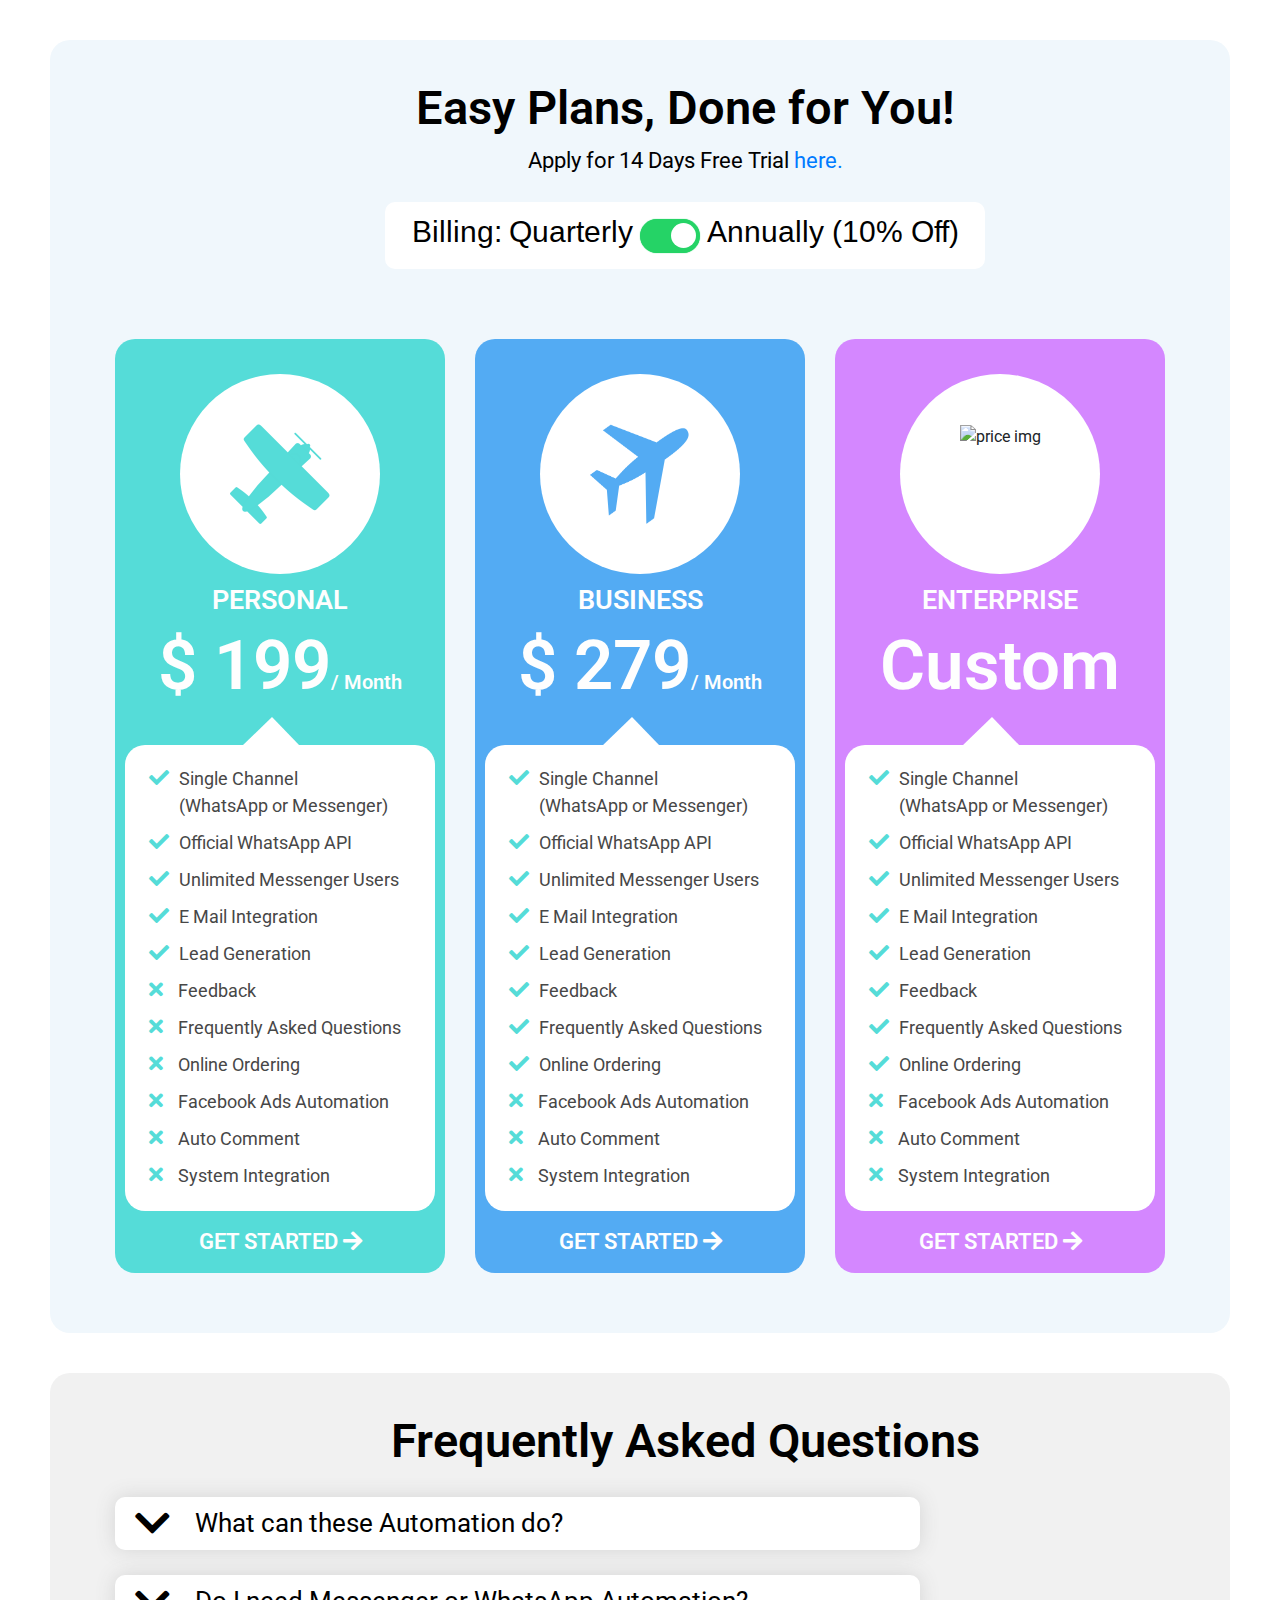
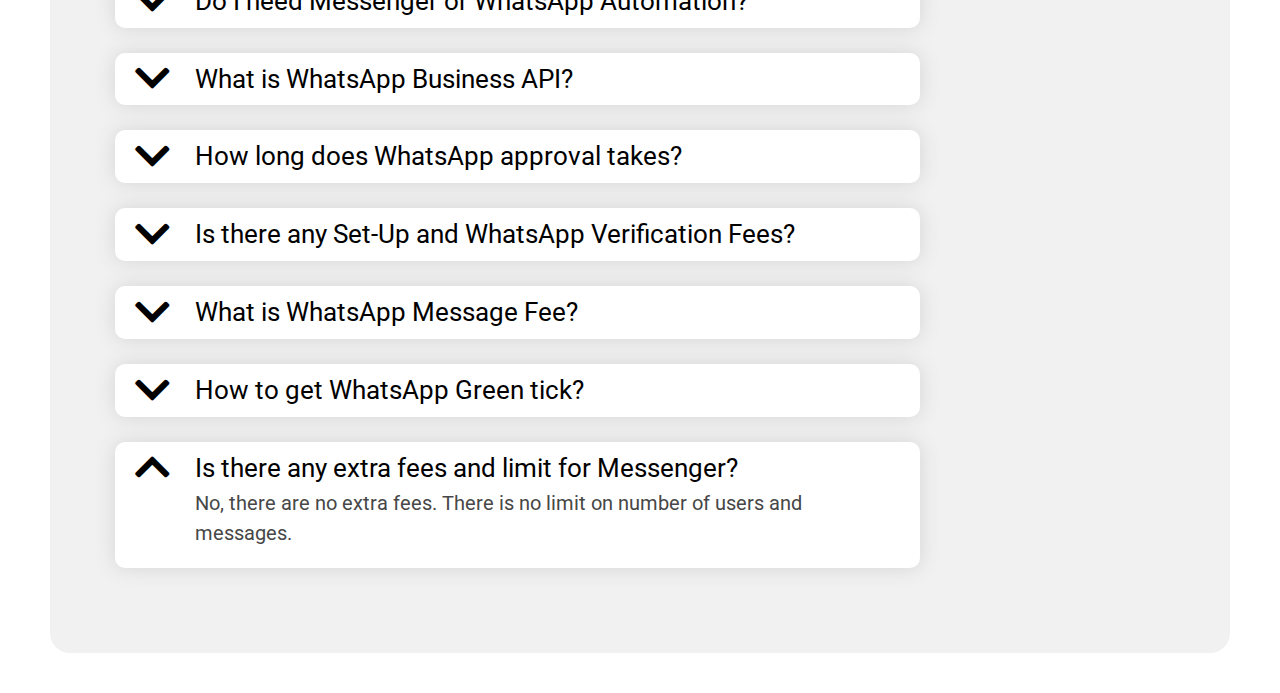
==== commit 3708328f: "updated price card responsive 575px" ====
--- a/pricing.html
+++ b/pricing.html
@@ -26,7 +26,7 @@
   
   
          <div class=" responsive-pricing-area  pricing-area  first-section bg-small-white"> 
-            
+                
                  <div class="responsive-price-card">
                       <div class="r-price-box mt-70">
                             <ul>
@@ -44,10 +44,8 @@
                             </ul>  
                        </div>
                     </div>
-                    
-                    
-                    
-                         <div class="price-box price-1-bg mt-70">
+
+                         <div class="price-box price-1-bg mt-30">
                                 <div class="price-header text-center">
                                     <div class="price-header-thumb">
                                         <img src="assets/img/price/price-1.png" alt="">
@@ -73,9 +71,7 @@
                                 </div>
                             </div>      
                     
-                    
-                    
-                            <div class="price-box price-2-bg mt-70">
+                         <div class="price-box price-2-bg mt-30">
                                 <div class="price-header text-center">
                                     <div class="price-header-thumb">
                                         <img src="assets/img/price/price-1.png" alt="">
@@ -101,10 +97,7 @@
                                 </div>
                             </div> 
                     
-                    
-                    
-                    
-                           <div class="price-box price-3-bg mt-70">
+                         <div class="price-box price-3-bg mt-30">
                                 <div class="price-header text-center">
                                     <div class="price-header-thumb">
                                         <img src="assets/img/Elements/39.png" alt="">
@@ -129,9 +122,8 @@
                                     </ul>
                                 </div>
                             </div> 
-                    
-                    
-  </div>
+
+              </div>
 
 
 
--- a/css/pricing.css
+++ b/css/pricing.css
@@ -87,8 +87,8 @@
 
 
 .box-4 {
-	padding-left: 4px !important;
-	padding-right: 4px !important;
+    padding-left: 4px !important;
+    padding-right: 4px !important;
 }
 
 
@@ -112,7 +112,7 @@
 }
 
 .section-title {
-    margin-top: 85px;
+    margin-top: 25px;
 }
 
 .section-title h1 {
@@ -167,11 +167,11 @@
 }
 
 .pricing-area .price-tab .switch {
-	position: relative;
-	display: inline-block;
-	width: 60px;
-	height: 34px;
-	top: 5px;
+    position: relative;
+    display: inline-block;
+    width: 60px;
+    height: 34px;
+    top: 5px;
 }
 
 .pricing-area .price-tab .slider {
@@ -225,9 +225,9 @@
 .price-box {
     padding: 35px 5px 10px 5px;
     border-radius: 20px;
-  -webkit-transition: all .2s linear;
-  transition: all .2s linear;
-    
+    -webkit-transition: all .2s linear;
+    transition: all .2s linear;
+
 }
 
 /*
@@ -315,25 +315,25 @@
 }
 
 .price-item-list ul li i {
-	font-size: 20px;
-	color: rgba(85, 220, 216);
-	margin-right: 10px;
-	margin-top: 3px;
+    font-size: 20px;
+    color: rgba(85, 220, 216);
+    margin-right: 10px;
+    margin-top: 3px;
 }
 
 
 .price-item-list::after {
-	content: "";
-	position: absolute;
-	top: -58px;
-	-webkit-box-sizing: border-box;
-	box-sizing: border-box;
-	border-left: 30px solid transparent;
-	border-top: 30px solid transparent;
-	border-bottom: 30px solid transparent;
-	border-right: 30px solid transparent;
-	-webkit-transform: rotate(91deg);
-	transform: rotate(91deg);
+    content: "";
+    position: absolute;
+    top: -58px;
+    -webkit-box-sizing: border-box;
+    box-sizing: border-box;
+    border-left: 30px solid transparent;
+    border-top: 30px solid transparent;
+    border-bottom: 30px solid transparent;
+    border-right: 30px solid transparent;
+    -webkit-transform: rotate(91deg);
+    transform: rotate(91deg);
 }
 
 
@@ -354,17 +354,18 @@
 }
 
 .price-link a:hover {
-	background: #fff;
-	padding: 10px 20px;
-	border-radius: 30px;
-	color: #474747;
-}
-
-
-
+    background: #fff;
+    padding: 10px 20px;
+    border-radius: 30px;
+    color: #474747;
+}
 
 .price-box i.fas.fa-times {
     margin-right: 15px;
+}
+
+.mt-30 {
+    margin-top: 30px;
 }
 
 /*pricing css responsive start*/
@@ -389,7 +390,7 @@
 @media only screen and (min-width: 768px) and (max-width: 991px) {
 
 
-    
+
     .price-item-list ul li {
         font-size: 16px;
     }
@@ -398,294 +399,274 @@
         right: 39%;
         top: -11%;
     }
-    
-.price-responsive-item ul li i {
-	font-size: 35px;
-	color: #fff;
-	margin-right: 10px;
-	margin-top: 3px;
-	margin-bottom: 25px;
-}
-    
-.price-responsive-item ul li {
-	text-align: center;
-}
-        
-.r-price-box ul li {
-    font-size: 20px;
-    margin-bottom: 40px;
-    color: #474747;
-}
-    
-.price-header {
-    margin-bottom: 0;
-    margin-top: -10px;
-}
-   .first-section.bg-small-white.pricing-area {
-	padding-bottom: 80px;
-} 
-
-    
-.price-header h2 {
-    font-size: 28px;
-}
-    
-    
-.price-header h3 {
-    font-size: 20px;
-}
-    
-    
-    
-    
-    
-.price-header-thumb {
-	padding: 50px;
-	background-color: #fff;
-	text-align: center;
-	margin: 0 auto;
-	width: 100px;
-	height: 100px;
-	border-radius: 50%;
-}
-    
-    
-.price-header-thumb img {
-    width: 50px;
-    height: 50px;
-    text-align: center;
-    margin: 0 auto;
-}
-    
-.price-header-thumb {
-    padding: 0;
-    width: 90px;
-    height: 90px;
-    border-radius: 50%;
-    display: -webkit-box;
-    display: -ms-flexbox;
-    display: flex;
-    -webkit-box-pack: center;
-    -ms-flex-pack: center;
-    justify-content: center;
-    -webkit-box-align: center;
-    -ms-flex-align: center;
-    align-items: center;
-}
-    
-    
-    
-    
-    
-  .first-section {
-	margin: 15px;
-      padding: 5px;
-}  
-   
-   
-/* dfh*/
+
+    .price-responsive-item ul li i {
+        font-size: 35px;
+        color: #fff;
+        margin-right: 10px;
+        margin-top: 3px;
+        margin-bottom: 25px;
+    }
+
+    .price-responsive-item ul li {
+        text-align: center;
+    }
+
+    .r-price-box ul li {
+        font-size: 20px;
+        margin-bottom: 40px;
+        color: #474747;
+    }
+
+    .price-header {
+        margin-bottom: 0;
+        margin-top: -10px;
+    }
+
+    .first-section.bg-small-white.pricing-area {
+        padding-bottom: 80px;
+    }
+
+
+    .price-header h2 {
+        font-size: 28px;
+    }
+
+
+    .price-header h3 {
+        font-size: 20px;
+    }
+
+
+
+
+
+    .price-header-thumb {
+        padding: 50px;
+        background-color: #fff;
+        text-align: center;
+        margin: 0 auto;
+        width: 100px;
+        height: 100px;
+        border-radius: 50%;
+    }
+
+
+    .price-header-thumb img {
+        width: 50px;
+        height: 50px;
+        text-align: center;
+        margin: 0 auto;
+    }
+
+    .price-header-thumb {
+        padding: 0;
+        width: 90px;
+        height: 90px;
+        border-radius: 50%;
+        display: -webkit-box;
+        display: -ms-flexbox;
+        display: flex;
+        -webkit-box-pack: center;
+        -ms-flex-pack: center;
+        justify-content: center;
+        -webkit-box-align: center;
+        -ms-flex-align: center;
+        align-items: center;
+    }
+
+
+
+
+
+    .first-section {
+        margin: 15px;
+        padding: 5px;
+    }
+
+
+    /* */
 
     .r-price-box {
-    margin-top: 278px;
-    display: block;
-}
-    
-.pricing-area {
-    display: -webkit-box;
-    display: -ms-flexbox;
-    display: flex;
-    -webkit-box-align: center;
-    -ms-flex-align: center;
-    align-items: center;
-    -webkit-box-pack: center;
-    -ms-flex-pack: center;
-    justify-content: center;
-    gap: 10px;
-} 
-    
-.price-box {
-    padding: 35px 5px 0px 5px;
-} 
- 
-  .r-price-box ul li {
-    font-size: 25px;
-    margin-bottom: 26px;
-    color: #474747;
-}  
-
-    
- .price-responsive-item ul li i {
-    font-size: 35px;
-    color: #fff;
-    margin-right: 10px;
-    margin-top: 3px;
-    margin-bottom: 25px;
-}   
-    
-    
-    .mb-35{
+        margin-top: 214px;
+        display: block;
+    }
+
+    .pricing-area {
+        display: -webkit-box;
+        display: -ms-flexbox;
+        display: flex !important;
+        -webkit-box-align: center;
+        -ms-flex-align: center;
+        align-items: center;
+        -webkit-box-pack: center;
+        -ms-flex-pack: center;
+        justify-content: center;
+        gap: 10px;
+    }
+
+    .price-box {
+        padding: 35px 5px 0px 5px;
+    }
+
+    .r-price-box ul li {
+        font-size: 25px;
+        margin-bottom: 26px;
+        color: #474747;
+    }
+
+
+    .price-responsive-item ul li i {
+        font-size: 35px;
+        color: #fff;
+        margin-right: 10px;
+        margin-top: 3px;
+        margin-bottom: 25px;
+    }
+
+
+    .mb-35 {
         margin-bottom: 35px;
-    }   
-
-    
-}
-
-
-
-.responsive-pricing-area{
+    }
+
+
+}
+
+
+
+.responsive-pricing-area {
     display: none;
 }
 
-@media (max-width: 992px) { 
-    
-    .responsive-pricing-area{
-    display: block;
-}
-    
+@media (max-width: 991px) {
+
+    .responsive-pricing-area {
+        display: block;
+    }
+
+    section.first-section.bg-small-white.pricing-area {
+        display: none !important;
+    }
+
 }
 
 
 @media (max-width: 767px) {
-    
+
     /* dfh*/
-    
-.price-box {
-    padding: 35px 5px 0px 5px;
-    margin-bottom: 50px;
-    max-width: 100px;
-}
-    
- .price-header h3 {
-    font-size: 15px;
-    margin-bottom: 15px;
-}
-
-    
-.price-header h2 {
-    font-size: 19px;
-    margin-bottom: 15px;
-} 
-
-    
- .r-price-box {
-    margin-top: 250px;
-    display: block;
-}
-    
-.pricing-area {
-    display: -webkit-box;
-    display: -ms-flexbox;
-    display: flex;
-    -webkit-box-align: center;
-    -ms-flex-align: center;
-    align-items: center;
-    -webkit-box-pack: center;
-    -ms-flex-pack: center;
-    justify-content: center;
-    gap: 10px;
-} 
-    
-
- 
-.r-price-box ul li {
-    font-size: 17px;
-    margin-bottom: 40px;
-    color: #474747;
-}
-
-    
- .price-responsive-item ul li i {
-    font-size: 35px;
-    color: #fff;
-    margin-right: 10px;
-    margin-top: 3px;
-    margin-bottom: 25px;
-}   
-    
-    
-    .mb-35{
-        margin-bottom: 35px;
-    }   
-    
-    
-    
-   .price-header-thumb {
-	padding: 50px;
-	background-color: #fff;
-	text-align: center;
-	margin: 0 auto;
-	width: 100px;
-	height: 100px;
-	border-radius: 50%;
-}
-    
-    
-.price-header-thumb img {
-    width: 50px;
-    height: 50px;
-    text-align: center;
-    margin: 0 auto;
-}
-    
-.price-header-thumb {
-    padding: 0;
-    width: 90px;
-    height: 90px;
-    border-radius: 50%;
-    display: -webkit-box;
-    display: -ms-flexbox;
-    display: flex;
-    -webkit-box-pack: center;
-    -ms-flex-pack: center;
-    justify-content: center;
-    -webkit-box-align: center;
-    -ms-flex-align: center;
-    align-items: center;
-}
-   
-.first-section {
-    margin: 15px;
-    padding: 0px;
-}
-    
-  .price-responsive-item ul li {
-    text-align: center;
-}  
-    
-    
-    
-    
-  
-}
-
-
-
-
-
-
-
-
-
-
-
-
-
-
-
-
+
+    .price-box {
+        padding: 35px 5px 0px 5px;
+        margin-bottom: 30px;
+        max-width: 100px;
+    }
+
+    .price-header h3 {
+        font-size: 15px;
+        margin-bottom: 15px;
+    }
+
+
+    .price-header h2 {
+        font-size: 19px;
+        margin-bottom: 15px;
+    }
+
+
+    .r-price-box {
+        margin-top: 234px;
+        display: block;
+    }
+
+    .pricing-area {
+        display: -webkit-box;
+        display: -ms-flexbox;
+        display: flex;
+        -webkit-box-align: center;
+        -ms-flex-align: center;
+        align-items: center;
+        -webkit-box-pack: center;
+        -ms-flex-pack: center;
+        justify-content: center;
+        gap: 10px;
+    }
+
+
+    .r-price-box ul li {
+        font-size: 17px;
+        margin-bottom: 38px;
+        color: #474747;
+    }
+
+    .price-responsive-item ul li i {
+        font-size: 35px;
+        color: #fff;
+        margin-right: 10px;
+        margin-top: 3px;
+        margin-bottom: 25px;
+    }
+
+    .mb-35 {
+        margin-bottom: 25px;
+    }
+
+    .price-header-thumb {
+        padding: 50px;
+        background-color: #fff;
+        text-align: center;
+        margin: 0 auto;
+        width: 100px;
+        height: 100px;
+        border-radius: 50%;
+    }
+
+
+    .price-header-thumb img {
+        width: 50px;
+        height: 50px;
+        text-align: center;
+        margin: 0 auto;
+    }
+
+    .price-header-thumb {
+        padding: 0;
+        width: 90px;
+        height: 90px;
+        border-radius: 50%;
+        display: -webkit-box;
+        display: -ms-flexbox;
+        display: flex;
+        -webkit-box-pack: center;
+        -ms-flex-pack: center;
+        justify-content: center;
+        -webkit-box-align: center;
+        -ms-flex-align: center;
+        align-items: center;
+    }
+
+    .first-section {
+        margin: 15px;
+        padding: 0px;
+    }
+
+    .price-responsive-item ul li {
+        text-align: center;
+    }
+
+
+
+
+
+}
 
 
 
 @media (max-width: 575px) {
-    
-
-    
-.first-section {
-    margin: 10px 10px;
-    padding: 5px;
-}
-    
-
+
+    .first-section {
+        margin: 10px 10px;
+        padding: 5px;
+    }
 
     .price-item-list ul li {
         font-size: 16px;
@@ -702,69 +683,182 @@
     .price-tab h1 span {
         font-size: 20px;
     }
-    
-    
-    
-    
+
+
+
+    /* */
+
+    .price-header {
+        margin-bottom: 5px;
+    }
+
+    .mb-35 {
+        margin-bottom: 9px;
+    }
+
+    .price-header h3 {
+        margin-bottom: 4px !important;
+    }
+
+    .price-header h2 {
+        margin-bottom: 0;
+    }
+
+
+    .price-header-thumb img {
+        width: 25px;
+        height: 25px;
+    }
+
+    .price-header-thumb {
+        width: 45px;
+        height: 45px;
+    }
+
+    .price-responsive-item ul li i {
+        font-size: 12px;
+    }
+
+    .price-header h2 {
+        font-size: 10px;
+    }
+
+    .price-header h2 span {
+        font-size: 10px;
+    }
+
+    .price-header h3 {
+        font-size: 10px;
+    }
+
+    .price-responsive-item ul li i {
+        font-size: 12px;
+        text-align: center;
+        margin: 0;
+    }
+
+    .price-box i.fas.fa-times {
+        margin: 0;
+    }
+
+    .r-price-box {
+        margin-top: 102px;
+    }
+
+    .r-price-box ul li {
+        font-size: 10px;
+        margin-bottom: 10px;
+    }
+
+
+    /* */
+
+    .price-box {
+        padding: 14px 5px 0px 5px;
+    }
+
 
 }
 
 
 @media (max-width: 360px) {
-      
-  .price-header-thumb img {
-    width: 25px;
-    height: 25px;
-}
-    
- .price-header-thumb {
-    width: 45px;
-    height: 45px;
-}   
-    
-  .price-responsive-item ul li i {
-    font-size: 12px;
-}  
+
+    /* */
+
+    .price-header-thumb img {
+        width: 25px;
+        height: 25px;
+    }
+
+    .price-header-thumb {
+        width: 45px;
+        height: 45px;
+    }
+
+    .price-responsive-item ul li i {
+        font-size: 12px;
+    }
+
     .price-header h2 {
-    font-size: 10px;
-}
-    
-.price-header h2 span {
-    font-size: 10px;
-}
- .price-header h3 {
-    font-size: 10px;
-}   
- .price-responsive-item ul li i {
-    font-size: 12px;
-    text-align: center;
-    margin: 0;
-} 
-    
- .price-box i.fas.fa-times {
-    margin: 0;
-}   
- 
- .r-price-box {
-    margin-top: 201px;
-}   
-    
-  .r-price-box ul li {
-    font-size: 10px;
-    margin-bottom: 6px;
-}  
-    
-    
-    
-    
-    
-    
-
-    
-}
-
-
-
+        font-size: 10px;
+    }
+
+    .price-header h2 span {
+        font-size: 10px;
+    }
+
+    .price-header h3 {
+        font-size: 10px;
+    }
+
+    .price-responsive-item ul li i {
+        font-size: 12px;
+        text-align: center;
+        margin: 0;
+    }
+
+    .price-box i.fas.fa-times {
+        margin: 0;
+    }
+
+    .r-price-box {
+        margin-top: 98px;
+    }
+
+    .r-price-box ul li {
+        font-size: 10px;
+        margin-bottom: 8px;
+    }
+
+
+    .mb-35 {
+        margin-bottom: 20px !important;
+    }
+
+    .price-responsive-item ul li {
+        text-align: center;
+        margin-bottom: 3px;
+    }
+
+
+
+
+}
+
+
+@media (max-width: 342px) {
+    .r-price-box ul li {
+        font-size: 10px;
+    }
+
+    .price-responsive-item ul li {
+        margin-bottom: 4px;
+    }
+
+    .pricing-area {
+        display: -webkit-box;
+        display: -ms-flexbox;
+        display: flex;
+        -webkit-box-align: center;
+        -ms-flex-align: center;
+        align-items: center;
+        -webkit-box-pack: center;
+        -ms-flex-pack: center;
+        justify-content: center;
+        gap: 7px;
+    }
+
+    .r-price-box {
+        margin-top: 102px;
+    }
+
+    .r-price-box ul li {
+        font-size: 10px;
+        margin-bottom: 8px;
+    }
+
+
+}
 
 
 
@@ -781,19 +875,19 @@
 
 .accordian {
     display: block;
-    margin: 100px auto;
+    margin: 20px 0 auto;
     border-radius: 50%;
     max-width: 805px;
 }
 
 .accordian .accrodion-card {
-	-webkit-box-shadow: 0px 0px 20px #d4d4d4;
-	box-shadow: 0px 0px 20px #d4d4d4;
-	margin-bottom: 25px;
-	float: left;
-	width: 100%;
-	background-color: #fff;
-	border-radius: 10px;
+    -webkit-box-shadow: 0px 0px 20px #d4d4d4;
+    box-shadow: 0px 0px 20px #d4d4d4;
+    margin-bottom: 25px;
+    float: left;
+    width: 100%;
+    background-color: #fff;
+    border-radius: 10px;
 }
 
 .accordian .accrodion-card .accordion-card-header h3 {
@@ -880,11 +974,11 @@
     .accordian .accrodion-card .accordion-card-body p {
         font-size: 18px;
     }
-    
-
-    
-    
-    
+
+
+
+
+
 }
 
 
@@ -904,18 +998,18 @@
 }
 
 @media (max-width: 992px) {
-  
-    .price-none{
+
+    .price-none {
         display: none;
     }
-    
-    
+
+
 }
 
 
 
 @media (max-width: 575px) {
- /*   .first-section {
+    /*   .first-section {
         margin: 10px 0px;
     }*/
 
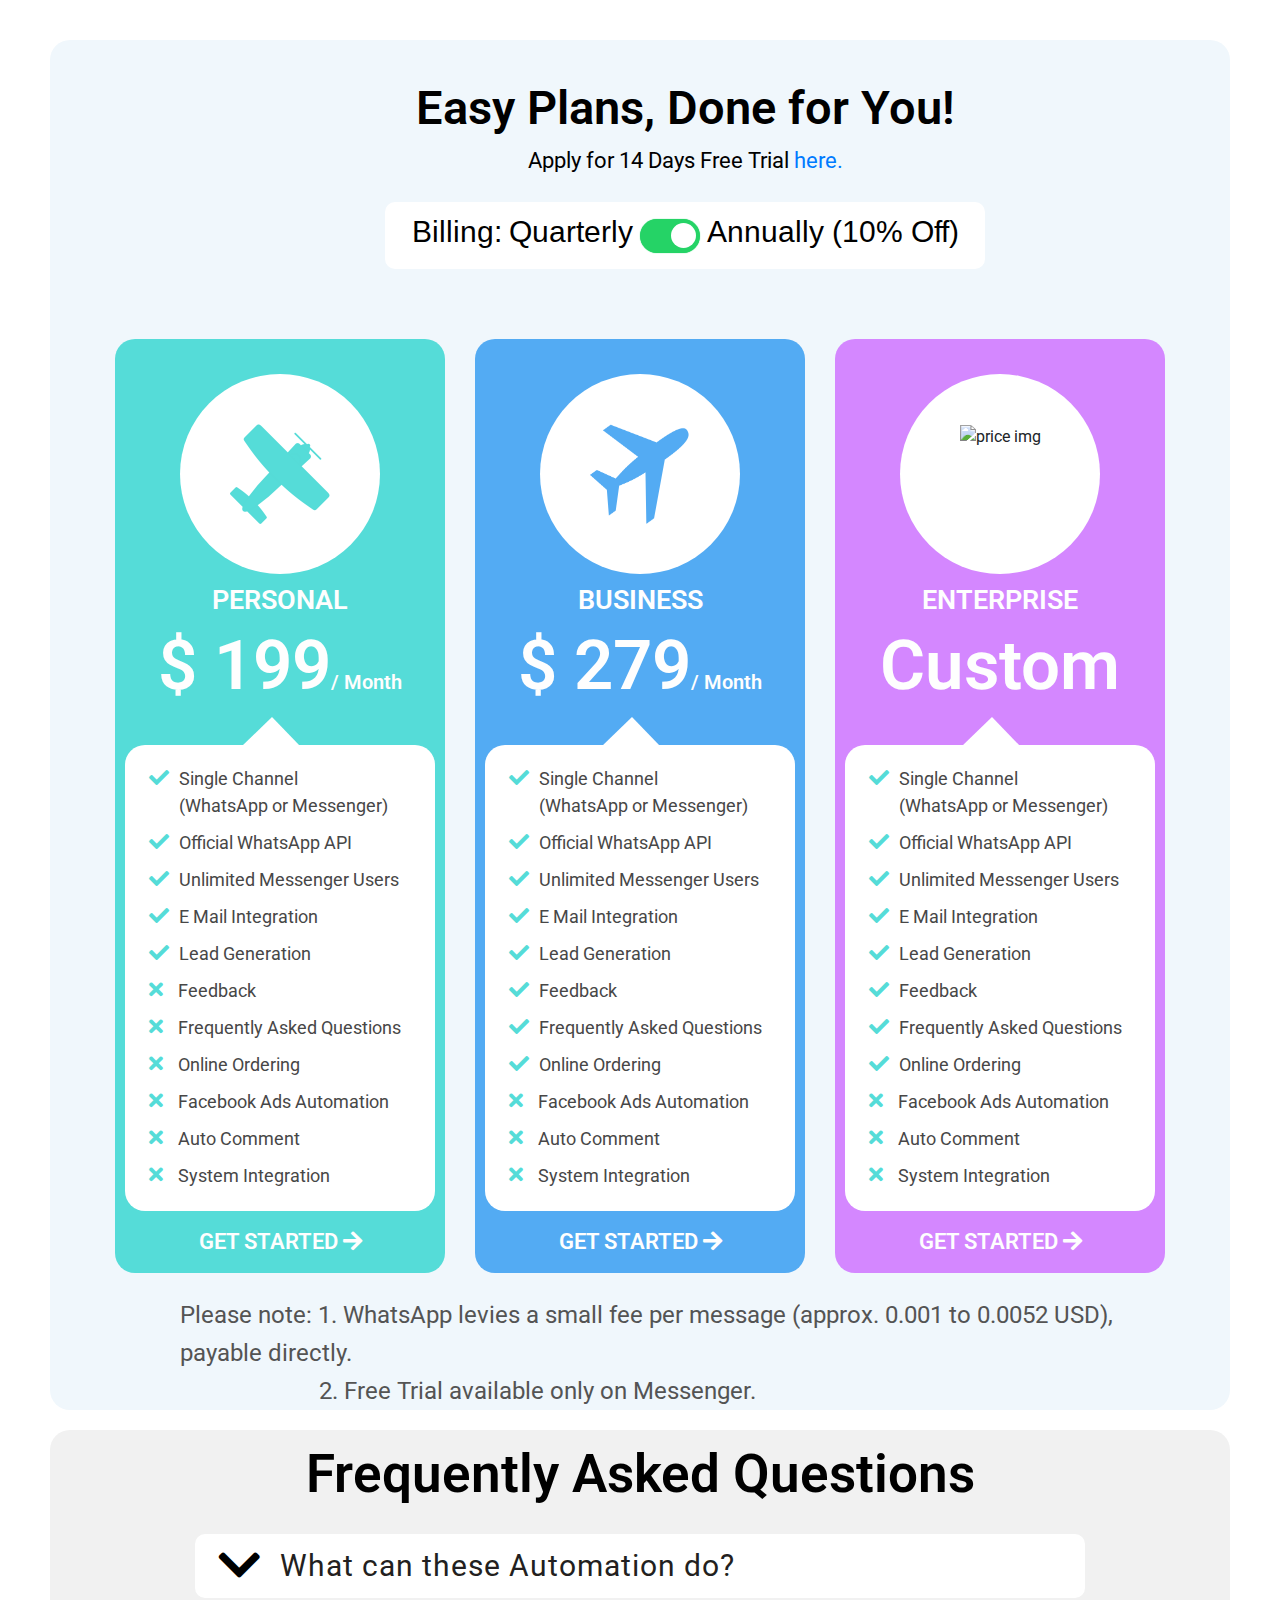
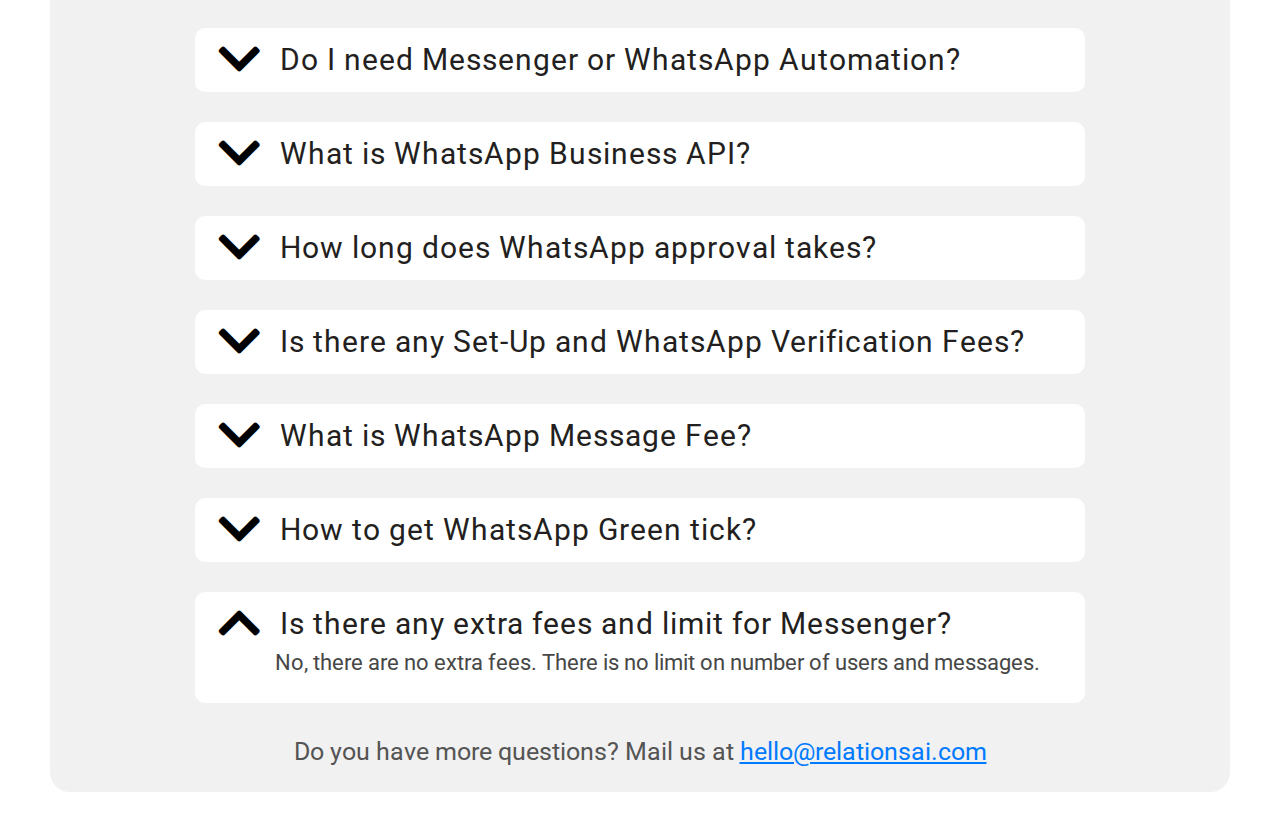
==== commit 092cc240: "updated" ====
--- a/pricing.html
+++ b/pricing.html
@@ -1,6 +1,5 @@
 <!Doctype html>
 <html class="no-js" lang="en">
-
 <head>
     <meta charset="utf-8">
     <meta http-equiv="x-ua-compatible" content="ie=edge">
@@ -13,7 +12,6 @@
     <link rel="shortcut icon" type="image/x-icon" href="assets/img/favicon.ico">
 
     <!-- CSS here -->
-    <!-- CSS only -->
     <link rel="stylesheet" href="css/bootstrap.min.css">
     <link rel="stylesheet" href="https://cdnjs.cloudflare.com/ajax/libs/font-awesome/5.15.2/css/all.min.css" />
     <link rel="stylesheet" href="css/pricing.css">
@@ -22,114 +20,119 @@
 
 <body>
 
-  
-  
-  
-         <div class=" responsive-pricing-area  pricing-area  first-section bg-small-white"> 
-                
-                 <div class="responsive-price-card">
-                      <div class="r-price-box mt-70">
-                            <ul>
-                                <li> Single Channel <br> (WhatsApp or Messenger)</li>
-                                <li> Official WhatsApp API</li>
-                                <li> Unlimited Messenger Users</li>
-                                <li> E Mail Integration </li>
-                                <li> Lead Generation </li>
-                                <li> Feedback </li>
-                                <li> Frequently Asked Questions </li>
-                                <li> Online Ordering</li>
-                                <li> Facebook Ads Automation</li>
-                                <li> Auto Comment</li>
-                                <li> System Integration</li>
-                            </ul>  
-                       </div>
-                    </div>
-
-                         <div class="price-box price-1-bg mt-30">
-                                <div class="price-header text-center">
-                                    <div class="price-header-thumb">
-                                        <img src="assets/img/price/price-1.png" alt="">
-                                    </div>
-                                    <h3>Personal</h3>
-                                    <h2> $ 199<span class="sep">/ </span><span>Mo</span></h2>
-                                </div>
-
-                                <div class="price-responsive-item">
-                                    <ul>
-                                        <li class="mb-35"> <i class="fas fa-check"></i> </li>
-                                        <li><i class="fas fa-check"></i> </li>
-                                        <li><i class="fas fa-check"></i></li>
-                                        <li><i class="fas fa-check"></i> </li>
-                                        <li><i class="fas fa-check"></i> </li>
-                                        <li><i class="fas fa-times"></i></li>
-                                        <li><i class="fas fa-times"></i> </li>
-                                        <li><i class="fas fa-times"></i> </li>
-                                        <li><i class="fas fa-times"></i></li>
-                                        <li><i class="fas fa-times"></i></li>
-                                        <li><i class="fas fa-times"></i> </li>
-                                    </ul>
-                                </div>
-                            </div>      
-                    
-                         <div class="price-box price-2-bg mt-30">
-                                <div class="price-header text-center">
-                                    <div class="price-header-thumb">
-                                        <img src="assets/img/price/price-1.png" alt="">
-                                    </div>
-                                    <h3>BUSINESS</h3>
-                                    <h2> $ 279<span class="sep">/ </span><span>Mo</span></h2>
-                                </div>
-
-                                <div class="price-responsive-item">
-                                    <ul>
-                                        <li class="mb-35"> <i class="fas fa-check"></i> </li>
-                                        <li><i class="fas fa-check"></i> </li>
-                                        <li><i class="fas fa-check"></i></li>
-                                        <li><i class="fas fa-check"></i> </li>
-                                        <li><i class="fas fa-check"></i> </li>
-                                        <li><i class="fas fa-times"></i></li>
-                                        <li><i class="fas fa-times"></i> </li>
-                                        <li><i class="fas fa-times"></i> </li>
-                                        <li><i class="fas fa-times"></i></li>
-                                        <li><i class="fas fa-times"></i></li>
-                                        <li><i class="fas fa-times"></i> </li>
-                                    </ul>
-                                </div>
-                            </div> 
-                    
-                         <div class="price-box price-3-bg mt-30">
-                                <div class="price-header text-center">
-                                    <div class="price-header-thumb">
-                                        <img src="assets/img/Elements/39.png" alt="">
-                                    </div>
-                                    <h3>ENTERPRISE</h3>
-                                    <h2> CUSTOM</h2>
-                                </div>
-
-                                <div class="price-responsive-item">
-                                    <ul>
-                                        <li class="mb-35"> <i class="fas fa-check"></i> </li>
-                                        <li><i class="fas fa-check"></i> </li>
-                                        <li><i class="fas fa-check"></i></li>
-                                        <li><i class="fas fa-check"></i> </li>
-                                        <li><i class="fas fa-check"></i> </li>
-                                        <li><i class="fas fa-times"></i></li>
-                                        <li><i class="fas fa-times"></i> </li>
-                                        <li><i class="fas fa-times"></i> </li>
-                                        <li><i class="fas fa-times"></i></li>
-                                        <li><i class="fas fa-times"></i></li>
-                                        <li><i class="fas fa-times"></i> </li>
-                                    </ul>
-                                </div>
-                            </div> 
-
-              </div>
-
-
-
-
-
- <section class="first-section bg-small-white pricing-area">
+
+    <!-----------  Responsive pricing area ------------->
+    
+    <div class=" responsive-pricing-area  pricing-area  first-section bg-small-white">
+
+        <div class="responsive-price-card">
+            <div class="r-price-box mt-70">
+                <ul>
+                    <li> Single Channel <br> (WhatsApp or Messenger)</li>
+                    <li> Official WhatsApp API</li>
+                    <li> Unlimited Messenger Users</li>
+                    <li> E Mail Integration </li>
+                    <li> Lead Generation </li>
+                    <li> Feedback </li>
+                    <li> Frequently Asked Questions </li>
+                    <li> Online Ordering</li>
+                    <li> Facebook Ads Automation</li>
+                    <li> Auto Comment</li>
+                    <li> System Integration</li>
+                </ul>
+            </div>
+        </div>
+
+        <div class="price-box price-1-bg mt-30">
+            <div class="price-header text-center">
+                <div class="price-header-thumb">
+                    <img src="assets/img/price/price-1.png" alt="">
+                </div>
+                <h3>Personal</h3>
+                <h2> $ 199<span class="sep">/ </span><span>Mo</span></h2>
+            </div>
+
+            <div class="price-responsive-item">
+                <ul>
+                    <li class="mb-35"> <i class="fas fa-check"></i> </li>
+                    <li><i class="fas fa-check"></i> </li>
+                    <li><i class="fas fa-check"></i></li>
+                    <li><i class="fas fa-check"></i> </li>
+                    <li><i class="fas fa-check"></i> </li>
+                    <li><i class="fas fa-times"></i></li>
+                    <li><i class="fas fa-times"></i> </li>
+                    <li><i class="fas fa-times"></i> </li>
+                    <li><i class="fas fa-times"></i></li>
+                    <li><i class="fas fa-times"></i></li>
+                    <li><i class="fas fa-times"></i> </li>
+                </ul>
+            </div>
+        </div>
+
+        <div class="price-box price-2-bg mt-30">
+            <div class="price-header text-center">
+                <div class="price-header-thumb">
+                    <img src="assets/img/price/price-1.png" alt="">
+                </div>
+                <h3>BUSINESS</h3>
+                <h2> $ 279<span class="sep">/ </span><span>Mo</span></h2>
+            </div>
+
+            <div class="price-responsive-item">
+                <ul>
+                    <li class="mb-35"> <i class="fas fa-check"></i> </li>
+                    <li><i class="fas fa-check"></i> </li>
+                    <li><i class="fas fa-check"></i></li>
+                    <li><i class="fas fa-check"></i> </li>
+                    <li><i class="fas fa-check"></i> </li>
+                    <li><i class="fas fa-times"></i></li>
+                    <li><i class="fas fa-times"></i> </li>
+                    <li><i class="fas fa-times"></i> </li>
+                    <li><i class="fas fa-times"></i></li>
+                    <li><i class="fas fa-times"></i></li>
+                    <li><i class="fas fa-times"></i> </li>
+                </ul>
+            </div>
+        </div>
+
+        <div class="price-box price-3-bg mt-30">
+            <div class="price-header text-center">
+                <div class="price-header-thumb">
+                    <img src="assets/img/Elements/39.png" alt="">
+                </div>
+                <h3>ENTERPRISE</h3>
+                <h2> CUSTOM</h2>
+            </div>
+
+            <div class="price-responsive-item">
+                <ul>
+                    <li class="mb-35"> <i class="fas fa-check"></i> </li>
+                    <li><i class="fas fa-check"></i> </li>
+                    <li><i class="fas fa-check"></i></li>
+                    <li><i class="fas fa-check"></i> </li>
+                    <li><i class="fas fa-check"></i> </li>
+                    <li><i class="fas fa-times"></i></li>
+                    <li><i class="fas fa-times"></i> </li>
+                    <li><i class="fas fa-times"></i> </li>
+                    <li><i class="fas fa-times"></i></li>
+                    <li><i class="fas fa-times"></i></li>
+                    <li><i class="fas fa-times"></i> </li>
+                </ul>
+            </div>
+        </div>
+
+    </div>
+
+    <!--  <div class="pricing-bottom-text first-section bg-small-white">
+            <p>Please note: 1. WhatsApp levies a small fee per message (approx. 0.001 to 0.0052 USD), payable directly.</p>
+            <p>2. Free Trial available only on Messenger. </p>
+        </div>-->
+
+   
+   
+    <!------ pricing area ------------------>
+
+    <section class="first-section bg-small-white pricing-area">
         <div class="container">
             <div class="row">
                 <div class=" col-xl-7 col-lg-8 col-md-8 col-sm-12 offset-md-2 offset-lg-2 offset-xl-3">
@@ -152,125 +155,6 @@
             </div>
 
             <div class="row">
-
-              <!--   <div class="col-md-4">
-                    <div class="responsive-price-card">
-                      <div class="r-price-box mt-70">
-                            <ul>
-                                <li> Single Channel <br> (WhatsApp or Messenger)</li>
-                                <li> Official WhatsApp API</li>
-                                <li> Unlimited Messenger Users</li>
-                                <li> E Mail Integration </li>
-                                <li> Lead Generation </li>
-                                <li> Feedback </li>
-                                <li> Frequently Asked Questions </li>
-                                <li> Online Ordering</li>
-                                <li> Facebook Ads Automation</li>
-                                <li> Auto Comment</li>
-                                <li> System Integration</li>
-                            </ul>  
-                       </div>
-                    </div>
-                </div>
-
-                <div class="col-md-8">
-                    <div class="row">
-                        <div class="col-md-4 box-4">
-                            <div class="price-box price-1-bg mt-70">
-                                <div class="price-header text-center">
-                                    <div class="price-header-thumb">
-                                        <img src="assets/img/price/price-1.png" alt="">
-                                    </div>
-                                    <h3>Personal</h3>
-                                    <h2> $ 199<span class="sep">/ </span><span>Mo</span></h2>
-                                </div>
-
-                                <div class="price-responsive-item">
-                                    <ul>
-                                        <li> <i class="fas fa-check"></i> </li>
-                                        <li><i class="fas fa-check"></i> </li>
-                                        <li><i class="fas fa-check"></i></li>
-                                        <li><i class="fas fa-check"></i> </li>
-                                        <li><i class="fas fa-check"></i> </li>
-                                        <li><i class="fas fa-times"></i></li>
-                                        <li><i class="fas fa-times"></i> </li>
-                                        <li><i class="fas fa-times"></i> </li>
-                                        <li><i class="fas fa-times"></i></li>
-                                        <li><i class="fas fa-times"></i></li>
-                                        <li><i class="fas fa-times"></i> </li>
-                                    </ul>
-                                </div>
-                              
-                            </div>
-                        </div>
-
-                        <div class="col-md-4 box-4">
-                          <div class="price-box price-2-bg mt-70">
-                                <div class="price-header text-center">
-                                    <div class="price-header-thumb">
-                                        <img src="assets/img/price/price-1.png" alt="">
-                                    </div>
-                                    <h3>BUSINESS</h3>
-                                    <h2> $ 279<span class="sep">/ </span><span>Mo</span></h2>
-                                </div>
-
-                                <div class="price-responsive-item">
-                                    <ul>
-                                        <li> <i class="fas fa-check"></i> </li>
-                                        <li><i class="fas fa-check"></i> </li>
-                                        <li><i class="fas fa-check"></i></li>
-                                        <li><i class="fas fa-check"></i> </li>
-                                        <li><i class="fas fa-check"></i> </li>
-                                        <li><i class="fas fa-times"></i></li>
-                                        <li><i class="fas fa-times"></i> </li>
-                                        <li><i class="fas fa-times"></i> </li>
-                                        <li><i class="fas fa-times"></i></li>
-                                        <li><i class="fas fa-times"></i></li>
-                                        <li><i class="fas fa-times"></i> </li>
-                                    </ul>
-                                </div>
-                            </div>
-                        </div>
-
-                        <div class="col-md-4  box-4">
-                          <div class="price-box price-3-bg mt-70">
-                                <div class="price-header text-center">
-                                    <div class="price-header-thumb">
-                                        <img src="assets/img/Elements/39.png" alt="">
-                                    </div>
-                                    <h3>ENTERPRISE</h3>
-                                    <h2> CUSTOM</h2>
-                                </div>
-
-                                <div class="price-responsive-item">
-                                    <ul>
-                                        <li> <i class="fas fa-check"></i> </li>
-                                        <li><i class="fas fa-check"></i> </li>
-                                        <li><i class="fas fa-check"></i></li>
-                                        <li><i class="fas fa-check"></i> </li>
-                                        <li><i class="fas fa-check"></i> </li>
-                                        <li><i class="fas fa-times"></i></li>
-                                        <li><i class="fas fa-times"></i> </li>
-                                        <li><i class="fas fa-times"></i> </li>
-                                        <li><i class="fas fa-times"></i></li>
-                                        <li><i class="fas fa-times"></i></li>
-                                        <li><i class="fas fa-times"></i> </li>
-                                    </ul>
-                                </div>
-                            </div>
-                            
-                            
-                            
-                        </div>
-                    </div>
-                </div>
--->
-
-
-
-
-
-
 
 
                 <div class="col-xl-4 col-md-6 col-sm-12 price-none">
@@ -373,17 +257,30 @@
                     </div>
                 </div>
             </div>
-        </div>
+
+            <div class="pricing-bottom-text">
+                <p>Please note: 1. WhatsApp levies a small fee per message (approx. 0.001 to 0.0052 USD), payable directly.</p>
+                <p>2. Free Trial available only on Messenger. </p>
+            </div>
+        </div>
+
     </section>
 
 
 
+
+
+
+
+
+
+    <!----------------- freequently area -------------------------->
 
 
     <div class="first-section freequently-bg freequently-question-area">
         <div class="container">
             <div class="row">
-                <div class=" col-xl-7 col-lg-8 col-md-8 col-sm-12 offset-md-2 offset-lg-2 offset-xl-3">
+                <div class=" col-xl-12">
                     <div class="section-title text-center">
                         <h1 class="mb-8">Frequently Asked Questions</h1>
                     </div>
@@ -495,8 +392,10 @@
 
                 </div>
 
-            </div>
-
+                <div class="accordion-bottom-text">
+                    <p> Do you have more questions? Mail us at <a href="#">hello@relationsai.com</a></p>
+                </div>
+            </div>
         </div>
     </div>
 
@@ -505,11 +404,11 @@
 
     <!-- All JS here -->
     <script src="js/bootstrap.min.js"></script>
-
-    <!-- jqurey code -->
     <script src="https://ajax.googleapis.com/ajax/libs/jquery/3.4.1/jquery.min.js"></script>
 
     <script>
+        
+        /* Accordion js */
         $(document).ready(function() {
             $(".accordion-card-header").click(function() {
                 // self clicking close
@@ -522,12 +421,10 @@
                     $(this).next(".accordion-card-body").addClass("active").slideDown()
                     $(this).children("span").removeClass("fa-chevron-down").addClass("fa-chevron-up")
                 }
-
             })
-        })
+        });
 
     </script>
 
 </body>
-
 </html>
--- a/css/pricing.css
+++ b/css/pricing.css
@@ -22,7 +22,8 @@
     ===================
 
     01. Theme default CSS	
-    10. Footer CSS	
+    02.Pricing css
+    03.Freequently css
    
 -----------------------------------------------------------------------------------*/
 
@@ -33,14 +34,17 @@
 * {
     margin: 0;
     padding: 0;
-    -webkit-box-sizing: border-box;
-    box-sizing: border-box;
+    -webkit-box-sizing: ;
+    inherit;
+    box-sizing: inherit
 }
 
 body {
     font-family: "Roboto", sans-serif;
     font-size: 16px;
     font-weight: normal;
+    -webkit-box-sizing: border-box;
+    box-sizing: border-box;
 }
 
 a,
@@ -81,9 +85,9 @@
 }
 
 
-
-
-/*common css */
+/*----------------------------------------*/
+/*  COMMON CSS START
+/*----------------------------------------*/
 
 
 .box-4 {
@@ -138,8 +142,10 @@
     font-family: "Roboto", sans-serif;
 }
 
-
-/*price switch */
+/*----------------------------------------*/
+/*  PRICING SWITCH  CSS START
+/*----------------------------------------*/
+
 
 .mb-8 {
     margin-bottom: 8px !important;
@@ -219,7 +225,9 @@
 
 
 
-/* price css*/
+/*----------------------------------------*/
+/*  PRICING CSS  START
+/*----------------------------------------*/
 
 
 .price-box {
@@ -230,11 +238,16 @@
 
 }
 
-/*
+.first-section.bg-small-white.pricing-area {
+    padding-bottom: 0px;
+    margin-bottom: 20px;
+}
+
 .price-box:hover {
-	-webkit-transform: scale(1.05);
-	transform: scale(1.05);
-}*/
+    -webkit-transform: scale(1.03);
+    transform: scale(1.03);
+}
+
 
 /*
 .price-box:hover {
@@ -295,8 +308,6 @@
     color: #fefefe;
 }
 
-
-
 .price-item-list {
     background-color: #fff;
     padding: 20px 24px 6px 24px;
@@ -320,7 +331,6 @@
     margin-right: 10px;
     margin-top: 3px;
 }
-
 
 .price-item-list::after {
     content: "";
@@ -336,7 +346,6 @@
     transform: rotate(91deg);
 }
 
-
 .price-item-list.price-arrow::after {
     right: 43%;
     border-right: 30px solid #fff !important;
@@ -368,7 +377,35 @@
     margin-top: 30px;
 }
 
-/*pricing css responsive start*/
+
+/* PRICE BOTTOM TEXT*/
+
+.pricing-bottom-text {
+    margin: 0 auto;
+    text-align: left;
+    margin-top: 23px;
+}
+
+.pricing-bottom-text p {
+    color: #545454;
+    font-size: 24px;
+    line-height: 38px;
+    word-break: break-word;
+}
+
+.pricing-bottom-text p:first-child {
+    padding-left: 65px;
+    margin: 0;
+}
+
+.pricing-bottom-text p:last-child {
+    padding-left: 204px;
+}
+
+
+/*----------------------------------------*/
+/*  PRICING CSS RESPONSIVE CSS START 
+/*----------------------------------------*/
 
 
 
@@ -379,17 +416,28 @@
 }
 
 
-
 @media (min-width: 1400px) {
     .container {
-        max-width: 1140px;
-    }
-}
+        max-width: 1230px;
+    }
+}
+
+
+@media (min-width: 1400px) {
+
+    .first-section .bg-small-white .pricing-area .container {
+        max-width: 1230px;
+    }
+
+}
+
+
+/* laptop devices 1200 - 1600 */
+@media only screen and (min-width: 1200px) and (max-width: 1500px) {}
+
 
 /* Medium devices 768 - 991 */
 @media only screen and (min-width: 768px) and (max-width: 991px) {
-
-
 
     .price-item-list ul li {
         font-size: 16px;
@@ -436,10 +484,6 @@
     .price-header h3 {
         font-size: 20px;
     }
-
-
-
-
 
     .price-header-thumb {
         padding: 50px;
@@ -476,9 +520,6 @@
     }
 
 
-
-
-
     .first-section {
         margin: 15px;
         padding: 5px;
@@ -532,8 +573,6 @@
 
 }
 
-
-
 .responsive-pricing-area {
     display: none;
 }
@@ -553,7 +592,7 @@
 
 @media (max-width: 767px) {
 
-    /* dfh*/
+    /*  Price css */
 
     .price-box {
         padding: 35px 5px 0px 5px;
@@ -566,12 +605,10 @@
         margin-bottom: 15px;
     }
 
-
     .price-header h2 {
         font-size: 19px;
         margin-bottom: 15px;
     }
-
 
     .r-price-box {
         margin-top: 234px;
@@ -591,7 +628,6 @@
         gap: 10px;
     }
 
-
     .r-price-box ul li {
         font-size: 17px;
         margin-bottom: 38px;
@@ -619,7 +655,6 @@
         height: 100px;
         border-radius: 50%;
     }
-
 
     .price-header-thumb img {
         width: 50px;
@@ -652,13 +687,7 @@
     .price-responsive-item ul li {
         text-align: center;
     }
-
-
-
-
-
-}
-
+}
 
 
 @media (max-width: 575px) {
@@ -685,8 +714,24 @@
     }
 
 
+    .price-box.price-3-bg.mt-30 {
+        padding: 14px 3px 0px 3px;
+    }
 
     /* */
+
+    .price-box .price-header h3 {
+        font-size: 9px;
+    }
+
+    .price-box .price-header h2 {
+        font-size: 9px;
+    }
+
+    .price-box .price-header h2 span {
+        font-size: 9px;
+    }
+
 
     .price-header {
         margin-bottom: 5px;
@@ -704,6 +749,44 @@
         margin-bottom: 0;
     }
 
+
+    .price-header-thumb img {
+        width: 25px;
+        height: 25px;
+    }
+
+    .price-header-thumb {
+        width: 45px;
+        height: 45px;
+    }
+
+    .price-responsive-item ul li i {
+        font-size: 11px;
+        text-align: center;
+        margin: 0;
+    }
+
+    .price-box i.fas.fa-times {
+        margin: 0;
+    }
+
+    .r-price-box {
+        margin-top: 102px;
+    }
+
+    .r-price-box ul li {
+        font-size: 10px;
+        margin-bottom: 9px;
+    }
+
+    .price-box {
+        padding: 14px 5px 0px 5px;
+    }
+
+}
+
+
+@media (max-width: 360px) {
 
     .price-header-thumb img {
         width: 25px;
@@ -742,66 +825,6 @@
     }
 
     .r-price-box {
-        margin-top: 102px;
-    }
-
-    .r-price-box ul li {
-        font-size: 10px;
-        margin-bottom: 10px;
-    }
-
-
-    /* */
-
-    .price-box {
-        padding: 14px 5px 0px 5px;
-    }
-
-
-}
-
-
-@media (max-width: 360px) {
-
-    /* */
-
-    .price-header-thumb img {
-        width: 25px;
-        height: 25px;
-    }
-
-    .price-header-thumb {
-        width: 45px;
-        height: 45px;
-    }
-
-    .price-responsive-item ul li i {
-        font-size: 12px;
-    }
-
-    .price-header h2 {
-        font-size: 10px;
-    }
-
-    .price-header h2 span {
-        font-size: 10px;
-    }
-
-    .price-header h3 {
-        font-size: 10px;
-    }
-
-    .price-responsive-item ul li i {
-        font-size: 12px;
-        text-align: center;
-        margin: 0;
-    }
-
-    .price-box i.fas.fa-times {
-        margin: 0;
-    }
-
-    .r-price-box {
         margin-top: 98px;
     }
 
@@ -820,13 +843,10 @@
         margin-bottom: 3px;
     }
 
-
-
-
-}
-
-
-@media (max-width: 342px) {
+}
+
+
+@media (max-width: 336px) {
     .r-price-box ul li {
         font-size: 10px;
     }
@@ -860,11 +880,47 @@
 
 }
 
-
-
-
-
-/*freequently css  start */
+@media only screen and (min-width: 355px) and (max-width: 360px) {
+    .r-price-box ul li {
+        font-size: 10px;
+        margin-bottom: 12px;
+    }
+
+}
+
+@media only screen and (min-width: 346px) and (max-width: 354px) {
+
+    .r-price-box {
+        margin-top: 104px;
+    }
+
+    .r-price-box ul li {
+        font-size: 10px;
+        margin-bottom: 10px;
+    }
+}
+
+
+@media only screen and (min-width: 338px) and (max-width: 345px) {
+    .r-price-box ul li {
+        font-size: 10px;
+        margin-bottom: 7px;
+    }
+
+}
+
+
+/*----------------------------------------*/
+/*  PRICING CSS RESPONSIVE END
+/*----------------------------------------*/
+
+
+
+
+/*----------------------------------------*/
+/*  FREEQUENTLY CSS START 
+/*----------------------------------------*/
+
 
 .freequently-bg {
     background-color: #F1F1F1;
@@ -872,30 +928,45 @@
 
 
 /*accordion css*/
-
 .accordian {
     display: block;
-    margin: 20px 0 auto;
+    margin: 20px auto;
     border-radius: 50%;
-    max-width: 805px;
+    max-width: 890px;
+}
+
+.first-section.freequently-bg.freequently-question-area .section-title {
+    margin-top: -2px;
+    margin-bottom: 0px !important;
+}
+
+.first-section.freequently-bg.freequently-question-area {
+    padding-bottom: 5px;
+    margin-top: 0px;
 }
 
 .accordian .accrodion-card {
-    -webkit-box-shadow: 0px 0px 20px #d4d4d4;
-    box-shadow: 0px 0px 20px #d4d4d4;
-    margin-bottom: 25px;
+    margin-bottom: 30px;
     float: left;
     width: 100%;
     background-color: #fff;
     border-radius: 10px;
+    padding-top: 2px;
+    padding-bottom: 4px;
+}
+
+.freequently-question-area .section-title h1 {
+    font-size: 53px
 }
 
 .accordian .accrodion-card .accordion-card-header h3 {
     cursor: pointer;
-    font-size: 26px;
+    font-size: 30px;
     font-weight: 400;
     margin-bottom: 0px;
     line-height: 1.3;
+    letter-spacing: 1px;
+    color: #231f20;
 }
 
 .accordian .accrodion-card .accordion-card-header {
@@ -905,20 +976,19 @@
     margin: 0;
     padding: 9px 20px;
     font-size: 26px;
-    padding-left: 80px;
+    padding-left: 85px;
     font-weight: 400;
     padding-top: 10px;
 }
 
 
-
 .accordian .accrodion-card .accordion-card-header {
     position: relative;
 }
 
 .accordian .accrodion-card .accordion-card-header span {
     position: absolute;
-    left: 20px;
+    left: 23px;
     top: 0;
     height: 100%;
     width: 25px;
@@ -927,7 +997,7 @@
     border-radius: 50%;
     text-align: center;
     line-height: 25px;
-    font-size: 40px;
+    font-size: 48px;
     -webkit-transition: 0.5s ease-in-out;
     transition: 0.5s ease-in-out;
     display: -webkit-box;
@@ -952,7 +1022,7 @@
 }
 
 .accordian .accrodion-card .accordion-card-body p {
-    font-size: 20px;
+    font-size: 22px;
     color: rgb(71, 71, 71);
     margin: 0px;
     margin-left: 60px;
@@ -961,12 +1031,32 @@
 }
 
 
-
-/*accordion responsive css*/
+/* Accordion bottom text */
+.accordion-bottom-text {
+    text-align: center;
+    margin: 0 auto;
+}
+
+.accordion-bottom-text p {
+    font-size: 25px;
+    color: #545454;
+}
+
+.accordion-bottom-text p a {
+    text-decoration: underline;
+}
+
+
+
+
+/*------------------------------------------------------*/
+/*  FREEQUENTLY ACCORDION RESPONSIVE CSS START 
+/*------------------------------------------------------*/
+
+
 
 /* Medium devices 768 - 991 */
 @media only screen and (min-width: 768px) and (max-width: 991px) {
-
     .accordian .accrodion-card .accordion-card-header h3 {
         font-size: 24px;
     }
@@ -975,12 +1065,10 @@
         font-size: 18px;
     }
 
-
-
-
-
-}
-
+    .accordion-bottom-text p {
+        font-size: 21px;
+    }
+}
 
 @media only screen and (min-width: 576px) and (max-width: 767px) {
     .accordian .accrodion-card .accordion-card-header h3 {
@@ -995,23 +1083,23 @@
         font-size: 33px;
     }
 
-}
+    .accordion-bottom-text p {
+        font-size: 20px;
+    }
+}
+
+
 
 @media (max-width: 992px) {
-
     .price-none {
         display: none;
     }
-
-
 }
 
 
 
 @media (max-width: 575px) {
-    /*   .first-section {
-        margin: 10px 0px;
-    }*/
+
 
     .accordian .accrodion-card .accordion-card-header h3 {
         font-size: 18px;
@@ -1021,4 +1109,12 @@
         font-size: 16px;
     }
 
-}
+    .accordion-bottom-text p {
+        font-size: 15px;
+    }
+
+}
+
+/*------------------------------------------------------*/
+/*  FREEQUENTLY ACCORDION RESPONSIVE CSS END 
+/*------------------------------------------------------*/
